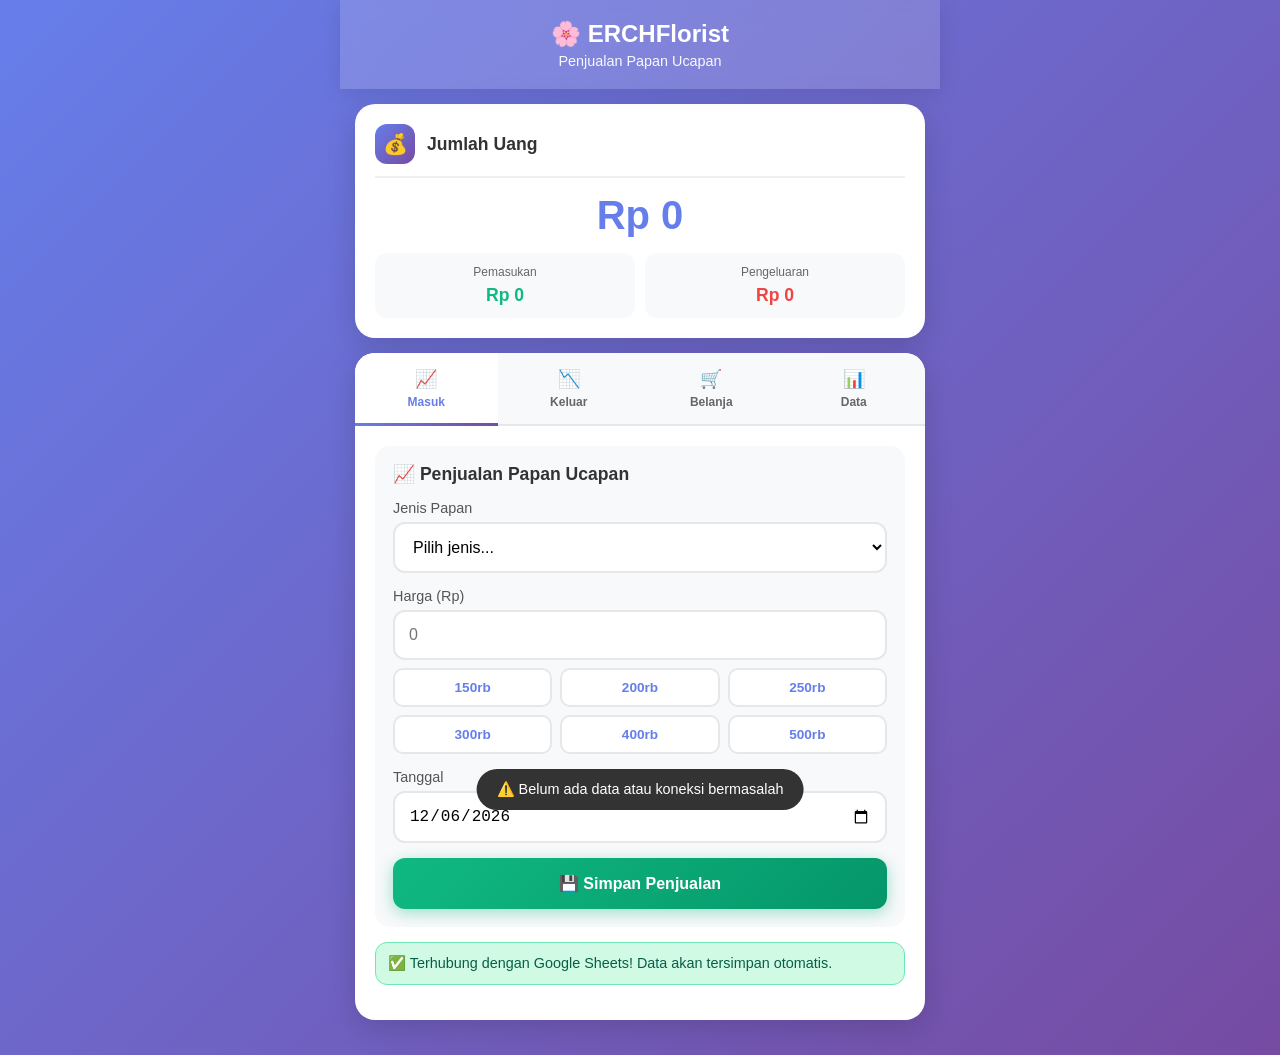
==== index.html @ d2bff219 "Rename erch-florist-ready.html to index.html" ====
<!DOCTYPE html>
<html lang="id">
<head>
    <meta charset="UTF-8">
    <meta name="viewport" content="width=device-width, initial-scale=1.0, maximum-scale=1.0, user-scalable=no">
    <meta name="apple-mobile-web-app-capable" content="yes">
    <meta name="mobile-web-app-capable" content="yes">
    <meta name="theme-color" content="#667eea">
    <title>ERCHFlorist - Papan Ucapan</title>
    <style>
        * {
            margin: 0;
            padding: 0;
            box-sizing: border-box;
            -webkit-tap-highlight-color: transparent;
        }

        body {
            font-family: -apple-system, BlinkMacSystemFont, 'Segoe UI', Roboto, Oxygen, Ubuntu, Cantarell, sans-serif;
            background: linear-gradient(135deg, #667eea 0%, #764ba2 100%);
            min-height: 100vh;
            padding-bottom: 80px;
        }

        .container {
            max-width: 100%;
            padding: 0;
        }

        /* Header */
        .header {
            background: rgba(255, 255, 255, 0.15);
            backdrop-filter: blur(10px);
            padding: 20px;
            text-align: center;
            color: white;
            position: sticky;
            top: 0;
            z-index: 100;
            box-shadow: 0 4px 20px rgba(0,0,0,0.1);
        }

        .header h1 {
            font-size: 1.5em;
            margin-bottom: 5px;
            display: flex;
            align-items: center;
            justify-content: center;
            gap: 8px;
        }

        .header p {
            font-size: 0.9em;
            opacity: 0.95;
        }

        /* Balance Card */
        .balance-card {
            background: white;
            margin: 15px;
            border-radius: 20px;
            padding: 20px;
            box-shadow: 0 8px 30px rgba(0,0,0,0.15);
        }

        .balance-header {
            display: flex;
            align-items: center;
            margin-bottom: 15px;
            padding-bottom: 12px;
            border-bottom: 2px solid #f0f0f0;
        }

        .balance-icon {
            width: 40px;
            height: 40px;
            border-radius: 12px;
            display: flex;
            align-items: center;
            justify-content: center;
            font-size: 20px;
            background: linear-gradient(135deg, #667eea 0%, #764ba2 100%);
            color: white;
            margin-right: 12px;
        }

        .balance-title {
            font-size: 1.1em;
            font-weight: 600;
            color: #333;
        }

        .balance-amount {
            font-size: 2em;
            font-weight: bold;
            color: #667eea;
            text-align: center;
            margin: 15px 0;
        }

        .balance-details {
            display: grid;
            grid-template-columns: 1fr 1fr;
            gap: 10px;
        }

        .balance-item {
            padding: 12px;
            background: #f8f9fa;
            border-radius: 12px;
            text-align: center;
        }

        .balance-item-label {
            font-size: 0.75em;
            color: #666;
            margin-bottom: 6px;
        }

        .balance-item-value {
            font-size: 1.1em;
            font-weight: bold;
        }

        .income-value { color: #10b981; }
        .expense-value { color: #ef4444; }

        /* Tabs */
        .tabs-container {
            background: white;
            margin: 15px;
            border-radius: 20px;
            box-shadow: 0 8px 30px rgba(0,0,0,0.15);
            overflow: hidden;
        }

        .tabs-header {
            display: grid;
            grid-template-columns: repeat(4, 1fr);
            background: #f8f9fa;
            border-bottom: 2px solid #e5e7eb;
        }

        .tab-button {
            padding: 15px 8px;
            border: none;
            background: transparent;
            cursor: pointer;
            font-size: 0.75em;
            font-weight: 600;
            color: #666;
            transition: all 0.3s;
            position: relative;
            display: flex;
            flex-direction: column;
            align-items: center;
            gap: 5px;
        }

        .tab-button:active {
            background: rgba(102, 126, 234, 0.1);
        }

        .tab-button.active {
            color: #667eea;
            background: white;
        }

        .tab-button.active::after {
            content: '';
            position: absolute;
            bottom: -2px;
            left: 0;
            right: 0;
            height: 3px;
            background: linear-gradient(135deg, #667eea 0%, #764ba2 100%);
        }

        .tab-icon {
            font-size: 1.5em;
        }

        .tab-content {
            display: none;
            padding: 20px;
            animation: fadeIn 0.3s;
        }

        .tab-content.active {
            display: block;
        }

        @keyframes fadeIn {
            from { opacity: 0; transform: translateY(10px); }
            to { opacity: 1; transform: translateY(0); }
        }

        /* Forms */
        .form-section {
            background: #f8f9fa;
            padding: 18px;
            border-radius: 15px;
            margin-bottom: 15px;
        }

        .form-section h3 {
            color: #333;
            margin-bottom: 15px;
            display: flex;
            align-items: center;
            gap: 8px;
            font-size: 1.1em;
        }

        .form-group {
            margin-bottom: 15px;
        }

        .form-group label {
            display: block;
            margin-bottom: 6px;
            color: #555;
            font-weight: 500;
            font-size: 0.9em;
        }

        .form-group input,
        .form-group select,
        .form-group textarea {
            width: 100%;
            padding: 14px;
            border: 2px solid #e5e7eb;
            border-radius: 12px;
            font-size: 16px;
            transition: border-color 0.3s;
            background: white;
        }

        .form-group input:focus,
        .form-group select:focus,
        .form-group textarea:focus {
            outline: none;
            border-color: #667eea;
        }

        /* Quick Amount Buttons */
        .quick-amounts {
            display: grid;
            grid-template-columns: repeat(3, 1fr);
            gap: 8px;
            margin-top: 8px;
        }

        .quick-amount-btn {
            padding: 10px;
            border: 2px solid #e5e7eb;
            border-radius: 10px;
            background: white;
            font-size: 0.85em;
            font-weight: 600;
            color: #667eea;
            cursor: pointer;
            transition: all 0.2s;
        }

        .quick-amount-btn:active {
            transform: scale(0.95);
            background: #667eea;
            color: white;
            border-color: #667eea;
        }

        /* Buttons */
        .btn {
            width: 100%;
            padding: 16px;
            border: none;
            border-radius: 12px;
            font-size: 1em;
            font-weight: 600;
            cursor: pointer;
            transition: all 0.3s;
            display: flex;
            align-items: center;
            justify-content: center;
            gap: 8px;
        }

        .btn:active {
            transform: scale(0.98);
        }

        .btn-primary {
            background: linear-gradient(135deg, #667eea 0%, #764ba2 100%);
            color: white;
            box-shadow: 0 4px 15px rgba(102, 126, 234, 0.4);
        }

        .btn-success {
            background: linear-gradient(135deg, #10b981 0%, #059669 100%);
            color: white;
            box-shadow: 0 4px 15px rgba(16, 185, 129, 0.4);
        }

        .btn-danger {
            background: linear-gradient(135deg, #ef4444 0%, #dc2626 100%);
            color: white;
            box-shadow: 0 4px 15px rgba(239, 68, 68, 0.4);
        }

        .btn-warning {
            background: linear-gradient(135deg, #f59e0b 0%, #d97706 100%);
            color: white;
            box-shadow: 0 4px 15px rgba(245, 158, 11, 0.4);
        }

        .btn-secondary {
            background: white;
            color: #667eea;
            border: 2px solid #667eea;
            margin-top: 10px;
        }

        /* Alerts */
        .alert {
            padding: 12px;
            border-radius: 12px;
            margin-bottom: 15px;
            font-size: 0.9em;
        }

        .alert-info {
            background: #e0f2fe;
            border: 1px solid #7dd3fc;
            color: #075985;
        }

        .alert-success {
            background: #d1fae5;
            border: 1px solid #6ee7b7;
            color: #065f46;
        }

        .alert-warning {
            background: #fef3c7;
            border: 1px solid #fcd34d;
            color: #92400e;
        }

        /* Config Section */
        .config-card {
            background: #d1fae5;
            padding: 15px;
            border-radius: 12px;
            margin-bottom: 15px;
            border: 2px solid #6ee7b7;
        }

        .config-header {
            display: flex;
            align-items: center;
            gap: 8px;
            margin-bottom: 12px;
            color: #065f46;
            font-weight: 600;
        }

        .status-badge {
            display: inline-flex;
            align-items: center;
            gap: 6px;
            padding: 8px 12px;
            background: white;
            border-radius: 8px;
            font-size: 0.85em;
            margin-top: 10px;
        }

        .status-dot {
            width: 10px;
            height: 10px;
            border-radius: 50%;
            background: #28a745;
            animation: pulse 2s infinite;
        }

        @keyframes pulse {
            0%, 100% { opacity: 1; }
            50% { opacity: 0.5; }
        }

        /* Stats */
        .stats-grid {
            display: grid;
            grid-template-columns: repeat(2, 1fr);
            gap: 12px;
            margin-bottom: 15px;
        }

        .stat-card {
            background: linear-gradient(135deg, #667eea 0%, #764ba2 100%);
            color: white;
            padding: 15px;
            border-radius: 12px;
            text-align: center;
        }

        .stat-label {
            font-size: 0.8em;
            opacity: 0.9;
            margin-bottom: 6px;
        }

        .stat-value {
            font-size: 1.5em;
            font-weight: bold;
        }

        /* Toast Notification */
        .toast {
            position: fixed;
            bottom: 90px;
            left: 50%;
            transform: translateX(-50%);
            background: #333;
            color: white;
            padding: 12px 20px;
            border-radius: 25px;
            font-size: 0.9em;
            z-index: 1000;
            opacity: 0;
            transition: opacity 0.3s;
            max-width: 90%;
            text-align: center;
        }

        .toast.show {
            opacity: 1;
        }

        .url-display {
            background: white;
            padding: 10px;
            border-radius: 8px;
            font-size: 0.75em;
            word-break: break-all;
            color: #666;
            margin-top: 8px;
        }

        /* Responsive */
        @media (min-width: 768px) {
            .container {
                max-width: 600px;
                margin: 0 auto;
            }

            .balance-amount {
                font-size: 2.5em;
            }

            .stats-grid {
                grid-template-columns: repeat(4, 1fr);
            }

            body {
                padding-bottom: 20px;
            }
        }
    </style>
</head>
<body>
    <!-- Toast Notification -->
    <div id="toast" class="toast"></div>

    <div class="container">
        <!-- Header -->
        <div class="header">
            <h1>🌸 ERCHFlorist</h1>
            <p>Penjualan Papan Ucapan</p>
        </div>

        <!-- Balance Card (Always Visible) -->
        <div class="balance-card">
            <div class="balance-header">
                <div class="balance-icon">💰</div>
                <div class="balance-title">Jumlah Uang</div>
            </div>
            <div class="balance-amount" id="totalBalance">Rp 0</div>
            <div class="balance-details">
                <div class="balance-item">
                    <div class="balance-item-label">Pemasukan</div>
                    <div class="balance-item-value income-value" id="totalIncome">Rp 0</div>
                </div>
                <div class="balance-item">
                    <div class="balance-item-label">Pengeluaran</div>
                    <div class="balance-item-value expense-value" id="totalExpense">Rp 0</div>
                </div>
            </div>
        </div>

        <!-- Tabs Container -->
        <div class="tabs-container">
            <div class="tabs-header">
                <button class="tab-button active" onclick="openTab('pemasukan')">
                    <span class="tab-icon">📈</span>
                    <span>Masuk</span>
                </button>
                <button class="tab-button" onclick="openTab('pengeluaran')">
                    <span class="tab-icon">📉</span>
                    <span>Keluar</span>
                </button>
                <button class="tab-button" onclick="openTab('belanja')">
                    <span class="tab-icon">🛒</span>
                    <span>Belanja</span>
                </button>
                <button class="tab-button" onclick="openTab('data')">
                    <span class="tab-icon">📊</span>
                    <span>Data</span>
                </button>
            </div>

            <!-- Tab 1: Pemasukan -->
            <div id="pemasukan" class="tab-content active">
                <div class="form-section">
                    <h3>📈 Penjualan Papan Ucapan</h3>
                    <form id="incomeForm">
                        <div class="form-group">
                            <label>Jenis Papan</label>
                            <select id="incomeDesc" required>
                                <option value="">Pilih jenis...</option>
                                <option value="Papan Ucapan Pernikahan">Papan Ucapan Pernikahan</option>
                                <option value="Papan Ucapan Ulang Tahun">Papan Ucapan Ulang Tahun</option>
                                <option value="Papan Ucapan Grand Opening">Papan Ucapan Grand Opening</option>
                                <option value="Papan Ucapan Duka Cita">Papan Ucapan Duka Cita</option>
                                <option value="Papan Ucapan Congratulation">Papan Ucapan Congratulation</option>
                                <option value="Papan Ucapan Custom">Papan Ucapan Custom</option>
                            </select>
                        </div>
                        <div class="form-group">
                            <label>Harga (Rp)</label>
                            <input type="number" id="incomeAmount" placeholder="0" required>
                            <div class="quick-amounts">
                                <button type="button" class="quick-amount-btn" onclick="setAmount('incomeAmount', 150000)">150rb</button>
                                <button type="button" class="quick-amount-btn" onclick="setAmount('incomeAmount', 200000)">200rb</button>
                                <button type="button" class="quick-amount-btn" onclick="setAmount('incomeAmount', 250000)">250rb</button>
                                <button type="button" class="quick-amount-btn" onclick="setAmount('incomeAmount', 300000)">300rb</button>
                                <button type="button" class="quick-amount-btn" onclick="setAmount('incomeAmount', 400000)">400rb</button>
                                <button type="button" class="quick-amount-btn" onclick="setAmount('incomeAmount', 500000)">500rb</button>
                            </div>
                        </div>
                        <div class="form-group">
                            <label>Tanggal</label>
                            <input type="date" id="incomeDate" required>
                        </div>
                        <button type="submit" class="btn btn-success">
                            💾 Simpan Penjualan
                        </button>
                    </form>
                </div>

                <div class="alert alert-success">
                    ✅ Terhubung dengan Google Sheets! Data akan tersimpan otomatis.
                </div>
            </div>

            <!-- Tab 2: Pengeluaran -->
            <div id="pengeluaran" class="tab-content">
                <div class="form-section">
                    <h3>📉 Pengeluaran</h3>
                    <form id="expenseForm">
                        <div class="form-group">
                            <label>Keterangan</label>
                            <select id="expenseDesc" required>
                                <option value="">Pilih jenis...</option>
                                <option value="Beli Bunga">Beli Bunga</option>
                                <option value="Biaya Pengiriman">Biaya Pengiriman</option>
                                <option value="Biaya Operasional">Biaya Operasional</option>
                                <option value="Gaji Karyawan">Gaji Karyawan</option>
                                <option value="Sewa Tempat">Sewa Tempat</option>
                                <option value="Listrik & Air">Listrik & Air</option>
                                <option value="Lainnya">Lainnya</option>
                            </select>
                        </div>
                        <div class="form-group">
                            <label>Jumlah (Rp)</label>
                            <input type="number" id="expenseAmount" placeholder="0" required>
                            <div class="quick-amounts">
                                <button type="button" class="quick-amount-btn" onclick="setAmount('expenseAmount', 50000)">50rb</button>
                                <button type="button" class="quick-amount-btn" onclick="setAmount('expenseAmount', 100000)">100rb</button>
                                <button type="button" class="quick-amount-btn" onclick="setAmount('expenseAmount', 200000)">200rb</button>
                                <button type="button" class="quick-amount-btn" onclick="setAmount('expenseAmount', 300000)">300rb</button>
                                <button type="button" class="quick-amount-btn" onclick="setAmount('expenseAmount', 500000)">500rb</button>
                                <button type="button" class="quick-amount-btn" onclick="setAmount('expenseAmount', 1000000)">1jt</button>
                            </div>
                        </div>
                        <div class="form-group">
                            <label>Tanggal</label>
                            <input type="date" id="expenseDate" required>
                        </div>
                        <button type="submit" class="btn btn-danger">
                            💾 Simpan Pengeluaran
                        </button>
                    </form>
                </div>

                <div class="alert alert-success">
                    ✅ Terhubung dengan Google Sheets! Data akan tersimpan otomatis.
                </div>
            </div>

            <!-- Tab 3: Belanja -->
            <div id="belanja" class="tab-content">
                <div class="form-section">
                    <h3>🛒 Belanja Bahan</h3>
                    <form id="shoppingForm">
                        <div class="form-group">
                            <label>Item</label>
                            <input type="text" id="shoppingItem" placeholder="Contoh: Bunga mawar merah" required>
                        </div>
                        <div class="form-group">
                            <label>Jumlah (Rp)</label>
                            <input type="number" id="shoppingAmount" placeholder="0" required>
                            <div class="quick-amounts">
                                <button type="button" class="quick-amount-btn" onclick="setAmount('shoppingAmount', 50000)">50rb</button>
                                <button type="button" class="quick-amount-btn" onclick="setAmount('shoppingAmount', 100000)">100rb</button>
                                <button type="button" class="quick-amount-btn" onclick="setAmount('shoppingAmount', 150000)">150rb</button>
                                <button type="button" class="quick-amount-btn" onclick="setAmount('shoppingAmount', 200000)">200rb</button>
                                <button type="button" class="quick-amount-btn" onclick="setAmount('shoppingAmount', 300000)">300rb</button>
                                <button type="button" class="quick-amount-btn" onclick="setAmount('shoppingAmount', 500000)">500rb</button>
                            </div>
                        </div>
                        <div class="form-group">
                            <label>Tanggal</label>
                            <input type="date" id="shoppingDate" required>
                        </div>
                        <button type="submit" class="btn btn-warning">
                            💾 Simpan Belanja
                        </button>
                    </form>
                </div>

                <div class="alert alert-success">
                    ✅ Terhubung dengan Google Sheets! Data akan tersimpan otomatis.
                </div>
            </div>

            <!-- Tab 4: Data -->
            <div id="data" class="tab-content">
                <h3 style="margin-bottom: 15px; font-size: 1.1em;">📊 Status Koneksi</h3>

                <!-- Config -->
                <div class="config-card">
                    <div class="config-header">
                        ✅ Google Spreadsheet Terhubung
                    </div>
                    
                    <div class="status-badge">
                        <div class="status-dot"></div>
                        <span>Siap Digunakan</span>
                    </div>

                    <div style="margin-top: 15px; font-size: 0.85em; color: #065f46;">
                        <strong>Spreadsheet URL:</strong>
                        <div class="url-display">https://docs.google.com/spreadsheets/d/1wdnUtUUBzbwFL-tztvsePpmIRvPKhrspu3gr1c9iXxk/</div>
                    </div>

                    <div style="margin-top: 10px; font-size: 0.85em; color: #065f46;">
                        <strong>Web App URL:</strong>
                        <div class="url-display">https://script.google.com/macros/s/AKfycbwQMqNGpDrorRrLIvgBHpphJ2H9K9EmXBeHB5TwOuXNJqHxlbmk10aHtGueWAK0nT5k/exec</div>
                    </div>
                </div>

                <!-- Stats -->
                <h4 style="margin: 20px 0 12px 0; font-size: 1em;">📈 Statistik</h4>
                <div class="stats-grid">
                    <div class="stat-card">
                        <div class="stat-label">Total</div>
                        <div class="stat-value" id="totalTransactions">0</div>
                    </div>
                    <div class="stat-card">
                        <div class="stat-label">Penjualan</div>
                        <div class="stat-value" id="incomeCount">0</div>
                    </div>
                    <div class="stat-card">
                        <div class="stat-label">Pengeluaran</div>
                        <div class="stat-value" id="expenseCount">0</div>
                    </div>
                    <div class="stat-card">
                        <div class="stat-label">Belanja</div>
                        <div class="stat-value" id="shoppingCount">0</div>
                    </div>
                </div>

                <button class="btn btn-primary" onclick="loadFromSheets()">
                    🔄 Refresh Data dari Google Sheets
                </button>
                <button class="btn btn-secondary" onclick="openSpreadsheet()">
                    📄 Buka Spreadsheet
                </button>

                <div class="alert alert-info" style="margin-top: 15px;">
                    <strong>💡 Tips:</strong><br>
                    • Klik "Refresh Data" untuk melihat data terbaru dari spreadsheet<br>
                    • Data akan otomatis tersimpan saat Anda menambah transaksi<br>
                    • Pastikan koneksi internet aktif saat menyimpan data
                </div>
            </div>
        </div>
    </div>

    <script>
        // PRE-CONFIGURED URLs
        const config = {
            spreadsheetUrl: 'https://docs.google.com/spreadsheets/d/1wdnUtUUBzbwFL-tztvsePpmIRvPKhrspu3gr1c9iXxk/edit?gid=0#gid=0',
            webAppUrl: 'https://script.google.com/macros/s/AKfycbwQMqNGpDrorRrLIvgBHpphJ2H9K9EmXBeHB5TwOuXNJqHxlbmk10aHtGueWAK0nT5k/exec'
        };

        // Data cache
        let dataCache = {
            income: [],
            expense: [],
            shopping: []
        };

        // Initialize
        function init() {
            setDefaultDates();
            loadFromSheets(); // Auto-load data on startup
        }

        // Show toast notification
        function showToast(message, duration = 3000) {
            const toast = document.getElementById('toast');
            toast.textContent = message;
            toast.classList.add('show');
            setTimeout(() => {
                toast.classList.remove('show');
            }, duration);
        }

        // Open spreadsheet
        function openSpreadsheet() {
            window.open(config.spreadsheetUrl, '_blank');
        }

        // Set default dates
        function setDefaultDates() {
            const today = new Date().toISOString().split('T')[0];
            document.getElementById('incomeDate').value = today;
            document.getElementById('expenseDate').value = today;
            document.getElementById('shoppingDate').value = today;
        }

        // Quick amount setter
        function setAmount(fieldId, amount) {
            document.getElementById(fieldId).value = amount;
        }

        // Tab switching
        function openTab(tabName) {
            const tabs = document.querySelectorAll('.tab-content');
            const buttons = document.querySelectorAll('.tab-button');
            
            tabs.forEach(tab => tab.classList.remove('active'));
            buttons.forEach(btn => btn.classList.remove('active'));
            
            document.getElementById(tabName).classList.add('active');
            event.target.closest('.tab-button').classList.add('active');
        }

        // Format currency
        function formatCurrency(amount) {
            return 'Rp ' + amount.toLocaleString('id-ID');
        }

        // Send to Google Sheets
        async function sendToSheets(type, data) {
            try {
                const response = await fetch(config.webAppUrl, {
                    method: 'POST',
                    mode: 'no-cors',
                    headers: {
                        'Content-Type': 'application/json',
                    },
                    body: JSON.stringify({
                        type: type,
                        date: data.date,
                        description: data.description,
                        amount: data.amount
                    })
                });

                return true;
            } catch (error) {
                console.error('Error:', error);
                showToast('❌ Gagal menyimpan. Cek koneksi internet.');
                return false;
            }
        }

        // Load from sheets
        async function loadFromSheets() {
            showToast('⏳ Memuat data...');

            try {
                const [incomeRes, expenseRes, shoppingRes] = await Promise.all([
                    fetch(config.webAppUrl + '?type=income'),
                    fetch(config.webAppUrl + '?type=expense'),
                    fetch(config.webAppUrl + '?type=shopping')
                ]);

                const incomeData = await incomeRes.json();
                const expenseData = await expenseRes.json();
                const shoppingData = await shoppingRes.json();

                dataCache.income = incomeData.map(row => ({
                    date: row[0],
                    description: row[1],
                    amount: parseFloat(row[2]) || 0
                }));

                dataCache.expense = expenseData.map(row => ({
                    date: row[0],
                    description: row[1],
                    amount: parseFloat(row[2]) || 0
                }));

                dataCache.shopping = shoppingData.map(row => ({
                    date: row[0],
                    description: row[1],
                    amount: parseFloat(row[2]) || 0
                }));

                updateDisplay();
                showToast('✅ Data berhasil dimuat!');
            } catch (error) {
                console.error('Error:', error);
                showToast('⚠️ Belum ada data atau koneksi bermasalah');
                updateDisplay(); // Still update display with cached data
            }
        }

        // Form submissions
        document.getElementById('incomeForm').addEventListener('submit', async function(e) {
            e.preventDefault();
            
            const data = {
                description: document.getElementById('incomeDesc').value,
                amount: parseFloat(document.getElementById('incomeAmount').value),
                date: document.getElementById('incomeDate').value
            };

            showToast('💾 Menyimpan...');
            const success = await sendToSheets('income', data);
            
            if (success) {
                dataCache.income.push(data);
                updateDisplay();
                this.reset();
                setDefaultDates();
                showToast('✅ Penjualan tersimpan ke Google Sheets!');
            }
        });

        document.getElementById('expenseForm').addEventListener('submit', async function(e) {
            e.preventDefault();
            
            const data = {
                description: document.getElementById('expenseDesc').value,
                amount: parseFloat(document.getElementById('expenseAmount').value),
                date: document.getElementById('expenseDate').value
            };

            showToast('💾 Menyimpan...');
            const success = await sendToSheets('expense', data);
            
            if (success) {
                dataCache.expense.push(data);
                updateDisplay();
                this.reset();
                setDefaultDates();
                showToast('✅ Pengeluaran tersimpan ke Google Sheets!');
            }
        });

        document.getElementById('shoppingForm').addEventListener('submit', async function(e) {
            e.preventDefault();
            
            const data = {
                description: document.getElementById('shoppingItem').value,
                amount: parseFloat(document.getElementById('shoppingAmount').value),
                date: document.getElementById('shoppingDate').value
            };

            showToast('💾 Menyimpan...');
            const success = await sendToSheets('shopping', data);
            
            if (success) {
                dataCache.shopping.push(data);
                updateDisplay();
                this.reset();
                setDefaultDates();
                showToast('✅ Belanja tersimpan ke Google Sheets!');
            }
        });

        // Update display
        function updateDisplay() {
            const totalIncome = dataCache.income.reduce((sum, item) => sum + item.amount, 0);
            const totalExpense = dataCache.expense.reduce((sum, item) => sum + item.amount, 0);
            const totalShopping = dataCache.shopping.reduce((sum, item) => sum + item.amount, 0);
            const balance = totalIncome - totalExpense - totalShopping;

            document.getElementById('totalBalance').textContent = formatCurrency(balance);
            document.getElementById('totalIncome').textContent = formatCurrency(totalIncome);
            document.getElementById('totalExpense').textContent = formatCurrency(totalExpense + totalShopping);

            document.getElementById('totalTransactions').textContent = dataCache.income.length + dataCache.expense.length + dataCache.shopping.length;
            document.getElementById('incomeCount').textContent = dataCache.income.length;
            document.getElementById('expenseCount').textContent = dataCache.expense.length;
            document.getElementById('shoppingCount').textContent = dataCache.shopping.length;
        }

        // Initialize on load
        init();
    </script>
</body>
</html>
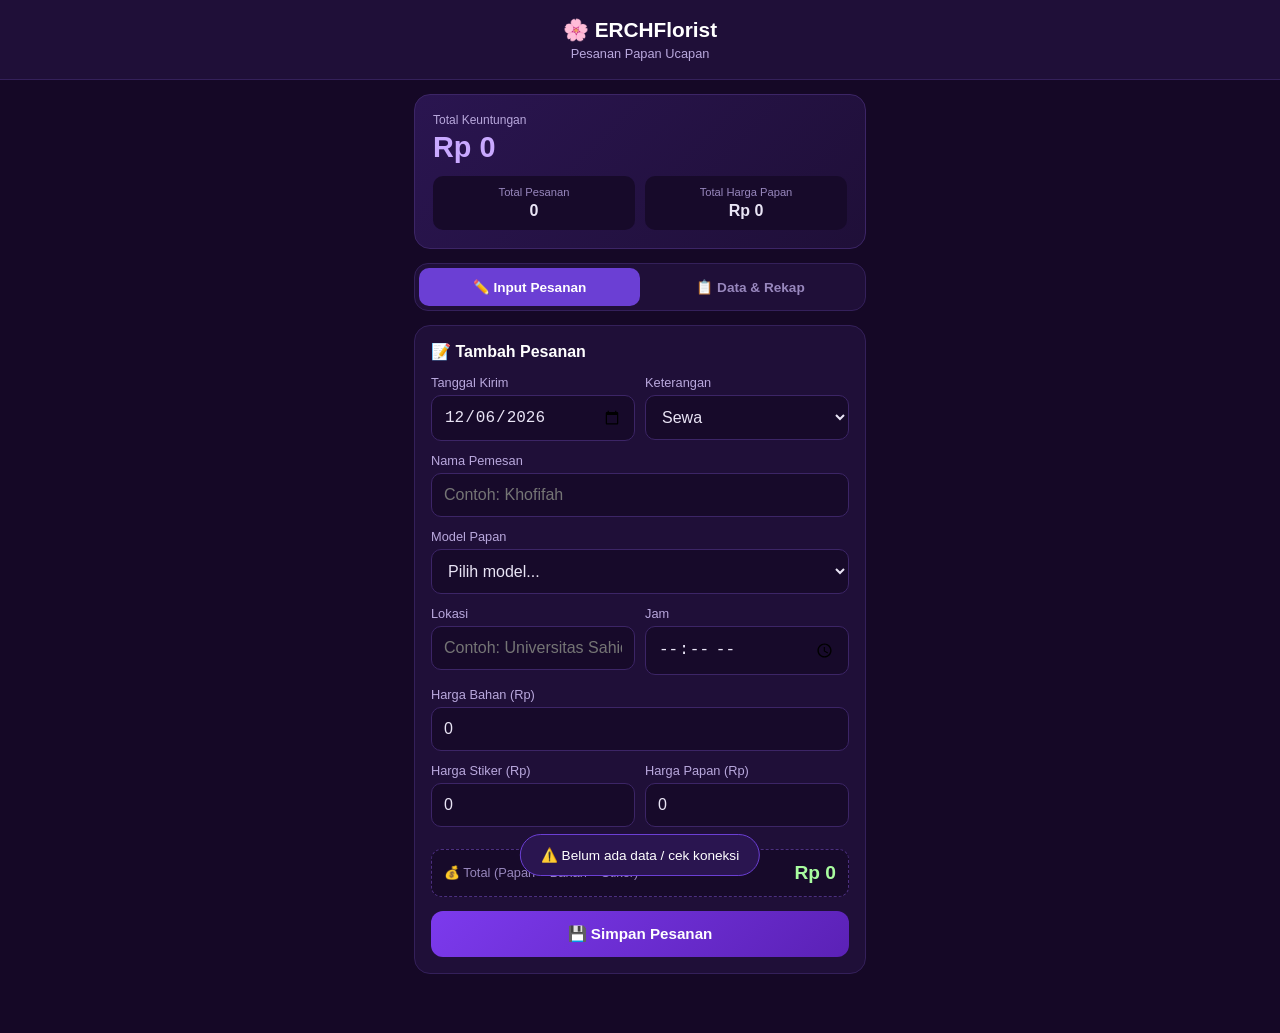
==== commit 468073f3: "Add files via upload" ====
--- a/index.html
+++ b/index.html
@@ -1,929 +1,557 @@
 <!DOCTYPE html>
 <html lang="id">
 <head>
-    <meta charset="UTF-8">
-    <meta name="viewport" content="width=device-width, initial-scale=1.0, maximum-scale=1.0, user-scalable=no">
-    <meta name="apple-mobile-web-app-capable" content="yes">
-    <meta name="mobile-web-app-capable" content="yes">
-    <meta name="theme-color" content="#667eea">
-    <title>ERCHFlorist - Papan Ucapan</title>
-    <style>
-        * {
-            margin: 0;
-            padding: 0;
-            box-sizing: border-box;
-            -webkit-tap-highlight-color: transparent;
-        }
-
-        body {
-            font-family: -apple-system, BlinkMacSystemFont, 'Segoe UI', Roboto, Oxygen, Ubuntu, Cantarell, sans-serif;
-            background: linear-gradient(135deg, #667eea 0%, #764ba2 100%);
-            min-height: 100vh;
-            padding-bottom: 80px;
-        }
-
-        .container {
-            max-width: 100%;
-            padding: 0;
-        }
-
-        /* Header */
-        .header {
-            background: rgba(255, 255, 255, 0.15);
-            backdrop-filter: blur(10px);
-            padding: 20px;
-            text-align: center;
-            color: white;
-            position: sticky;
-            top: 0;
-            z-index: 100;
-            box-shadow: 0 4px 20px rgba(0,0,0,0.1);
-        }
-
-        .header h1 {
-            font-size: 1.5em;
-            margin-bottom: 5px;
-            display: flex;
-            align-items: center;
-            justify-content: center;
-            gap: 8px;
-        }
-
-        .header p {
-            font-size: 0.9em;
-            opacity: 0.95;
-        }
-
-        /* Balance Card */
-        .balance-card {
-            background: white;
-            margin: 15px;
-            border-radius: 20px;
-            padding: 20px;
-            box-shadow: 0 8px 30px rgba(0,0,0,0.15);
-        }
-
-        .balance-header {
-            display: flex;
-            align-items: center;
-            margin-bottom: 15px;
-            padding-bottom: 12px;
-            border-bottom: 2px solid #f0f0f0;
-        }
-
-        .balance-icon {
-            width: 40px;
-            height: 40px;
-            border-radius: 12px;
-            display: flex;
-            align-items: center;
-            justify-content: center;
-            font-size: 20px;
-            background: linear-gradient(135deg, #667eea 0%, #764ba2 100%);
-            color: white;
-            margin-right: 12px;
-        }
-
-        .balance-title {
-            font-size: 1.1em;
-            font-weight: 600;
-            color: #333;
-        }
-
-        .balance-amount {
-            font-size: 2em;
-            font-weight: bold;
-            color: #667eea;
-            text-align: center;
-            margin: 15px 0;
-        }
-
-        .balance-details {
-            display: grid;
-            grid-template-columns: 1fr 1fr;
-            gap: 10px;
-        }
-
-        .balance-item {
-            padding: 12px;
-            background: #f8f9fa;
-            border-radius: 12px;
-            text-align: center;
-        }
-
-        .balance-item-label {
-            font-size: 0.75em;
-            color: #666;
-            margin-bottom: 6px;
-        }
-
-        .balance-item-value {
-            font-size: 1.1em;
-            font-weight: bold;
-        }
-
-        .income-value { color: #10b981; }
-        .expense-value { color: #ef4444; }
-
-        /* Tabs */
-        .tabs-container {
-            background: white;
-            margin: 15px;
-            border-radius: 20px;
-            box-shadow: 0 8px 30px rgba(0,0,0,0.15);
-            overflow: hidden;
-        }
-
-        .tabs-header {
-            display: grid;
-            grid-template-columns: repeat(4, 1fr);
-            background: #f8f9fa;
-            border-bottom: 2px solid #e5e7eb;
-        }
-
-        .tab-button {
-            padding: 15px 8px;
-            border: none;
-            background: transparent;
-            cursor: pointer;
-            font-size: 0.75em;
-            font-weight: 600;
-            color: #666;
-            transition: all 0.3s;
-            position: relative;
-            display: flex;
-            flex-direction: column;
-            align-items: center;
-            gap: 5px;
-        }
-
-        .tab-button:active {
-            background: rgba(102, 126, 234, 0.1);
-        }
-
-        .tab-button.active {
-            color: #667eea;
-            background: white;
-        }
-
-        .tab-button.active::after {
-            content: '';
-            position: absolute;
-            bottom: -2px;
-            left: 0;
-            right: 0;
-            height: 3px;
-            background: linear-gradient(135deg, #667eea 0%, #764ba2 100%);
-        }
-
-        .tab-icon {
-            font-size: 1.5em;
-        }
-
-        .tab-content {
-            display: none;
-            padding: 20px;
-            animation: fadeIn 0.3s;
-        }
-
-        .tab-content.active {
-            display: block;
-        }
-
-        @keyframes fadeIn {
-            from { opacity: 0; transform: translateY(10px); }
-            to { opacity: 1; transform: translateY(0); }
-        }
-
-        /* Forms */
-        .form-section {
-            background: #f8f9fa;
-            padding: 18px;
-            border-radius: 15px;
-            margin-bottom: 15px;
-        }
-
-        .form-section h3 {
-            color: #333;
-            margin-bottom: 15px;
-            display: flex;
-            align-items: center;
-            gap: 8px;
-            font-size: 1.1em;
-        }
-
-        .form-group {
-            margin-bottom: 15px;
-        }
-
-        .form-group label {
-            display: block;
-            margin-bottom: 6px;
-            color: #555;
-            font-weight: 500;
-            font-size: 0.9em;
-        }
-
-        .form-group input,
-        .form-group select,
-        .form-group textarea {
-            width: 100%;
-            padding: 14px;
-            border: 2px solid #e5e7eb;
-            border-radius: 12px;
-            font-size: 16px;
-            transition: border-color 0.3s;
-            background: white;
-        }
-
-        .form-group input:focus,
-        .form-group select:focus,
-        .form-group textarea:focus {
-            outline: none;
-            border-color: #667eea;
-        }
-
-        /* Quick Amount Buttons */
-        .quick-amounts {
-            display: grid;
-            grid-template-columns: repeat(3, 1fr);
-            gap: 8px;
-            margin-top: 8px;
-        }
-
-        .quick-amount-btn {
-            padding: 10px;
-            border: 2px solid #e5e7eb;
-            border-radius: 10px;
-            background: white;
-            font-size: 0.85em;
-            font-weight: 600;
-            color: #667eea;
-            cursor: pointer;
-            transition: all 0.2s;
-        }
-
-        .quick-amount-btn:active {
-            transform: scale(0.95);
-            background: #667eea;
-            color: white;
-            border-color: #667eea;
-        }
-
-        /* Buttons */
-        .btn {
-            width: 100%;
-            padding: 16px;
-            border: none;
-            border-radius: 12px;
-            font-size: 1em;
-            font-weight: 600;
-            cursor: pointer;
-            transition: all 0.3s;
-            display: flex;
-            align-items: center;
-            justify-content: center;
-            gap: 8px;
-        }
-
-        .btn:active {
-            transform: scale(0.98);
-        }
-
-        .btn-primary {
-            background: linear-gradient(135deg, #667eea 0%, #764ba2 100%);
-            color: white;
-            box-shadow: 0 4px 15px rgba(102, 126, 234, 0.4);
-        }
-
-        .btn-success {
-            background: linear-gradient(135deg, #10b981 0%, #059669 100%);
-            color: white;
-            box-shadow: 0 4px 15px rgba(16, 185, 129, 0.4);
-        }
-
-        .btn-danger {
-            background: linear-gradient(135deg, #ef4444 0%, #dc2626 100%);
-            color: white;
-            box-shadow: 0 4px 15px rgba(239, 68, 68, 0.4);
-        }
-
-        .btn-warning {
-            background: linear-gradient(135deg, #f59e0b 0%, #d97706 100%);
-            color: white;
-            box-shadow: 0 4px 15px rgba(245, 158, 11, 0.4);
-        }
-
-        .btn-secondary {
-            background: white;
-            color: #667eea;
-            border: 2px solid #667eea;
-            margin-top: 10px;
-        }
-
-        /* Alerts */
-        .alert {
-            padding: 12px;
-            border-radius: 12px;
-            margin-bottom: 15px;
-            font-size: 0.9em;
-        }
-
-        .alert-info {
-            background: #e0f2fe;
-            border: 1px solid #7dd3fc;
-            color: #075985;
-        }
-
-        .alert-success {
-            background: #d1fae5;
-            border: 1px solid #6ee7b7;
-            color: #065f46;
-        }
-
-        .alert-warning {
-            background: #fef3c7;
-            border: 1px solid #fcd34d;
-            color: #92400e;
-        }
-
-        /* Config Section */
-        .config-card {
-            background: #d1fae5;
-            padding: 15px;
-            border-radius: 12px;
-            margin-bottom: 15px;
-            border: 2px solid #6ee7b7;
-        }
-
-        .config-header {
-            display: flex;
-            align-items: center;
-            gap: 8px;
-            margin-bottom: 12px;
-            color: #065f46;
-            font-weight: 600;
-        }
-
-        .status-badge {
-            display: inline-flex;
-            align-items: center;
-            gap: 6px;
-            padding: 8px 12px;
-            background: white;
-            border-radius: 8px;
-            font-size: 0.85em;
-            margin-top: 10px;
-        }
-
-        .status-dot {
-            width: 10px;
-            height: 10px;
-            border-radius: 50%;
-            background: #28a745;
-            animation: pulse 2s infinite;
-        }
-
-        @keyframes pulse {
-            0%, 100% { opacity: 1; }
-            50% { opacity: 0.5; }
-        }
-
-        /* Stats */
-        .stats-grid {
-            display: grid;
-            grid-template-columns: repeat(2, 1fr);
-            gap: 12px;
-            margin-bottom: 15px;
-        }
-
-        .stat-card {
-            background: linear-gradient(135deg, #667eea 0%, #764ba2 100%);
-            color: white;
-            padding: 15px;
-            border-radius: 12px;
-            text-align: center;
-        }
-
-        .stat-label {
-            font-size: 0.8em;
-            opacity: 0.9;
-            margin-bottom: 6px;
-        }
-
-        .stat-value {
-            font-size: 1.5em;
-            font-weight: bold;
-        }
-
-        /* Toast Notification */
-        .toast {
-            position: fixed;
-            bottom: 90px;
-            left: 50%;
-            transform: translateX(-50%);
-            background: #333;
-            color: white;
-            padding: 12px 20px;
-            border-radius: 25px;
-            font-size: 0.9em;
-            z-index: 1000;
-            opacity: 0;
-            transition: opacity 0.3s;
-            max-width: 90%;
-            text-align: center;
-        }
-
-        .toast.show {
-            opacity: 1;
-        }
-
-        .url-display {
-            background: white;
-            padding: 10px;
-            border-radius: 8px;
-            font-size: 0.75em;
-            word-break: break-all;
-            color: #666;
-            margin-top: 8px;
-        }
-
-        /* Responsive */
-        @media (min-width: 768px) {
-            .container {
-                max-width: 600px;
-                margin: 0 auto;
-            }
-
-            .balance-amount {
-                font-size: 2.5em;
-            }
-
-            .stats-grid {
-                grid-template-columns: repeat(4, 1fr);
-            }
-
-            body {
-                padding-bottom: 20px;
-            }
-        }
-    </style>
+<meta charset="UTF-8">
+<meta name="viewport" content="width=device-width, initial-scale=1.0, maximum-scale=1.0, user-scalable=no">
+<meta name="apple-mobile-web-app-capable" content="yes">
+<meta name="theme-color" content="#1a0b2e">
+<title>ERCHFlorist - Pesanan Papan Ucapan</title>
+<style>
+* { margin:0; padding:0; box-sizing:border-box; -webkit-tap-highlight-color:transparent; }
+
+body {
+    font-family: -apple-system, BlinkMacSystemFont, 'Segoe UI', Roboto, sans-serif;
+    background: #150826;
+    color: #e9e4f5;
+    min-height: 100vh;
+    padding-bottom: 30px;
+}
+
+.header {
+    background: #1f0f38;
+    padding: 18px 20px;
+    text-align: center;
+    position: sticky;
+    top: 0;
+    z-index: 100;
+    border-bottom: 1px solid #34205a;
+}
+
+.header h1 {
+    font-size: 1.3em;
+    font-weight: 700;
+    color: #fff;
+    display:flex; align-items:center; justify-content:center; gap:8px;
+}
+
+.header p {
+    font-size: 0.8em;
+    color: #b9a8dd;
+    margin-top: 4px;
+}
+
+.container { max-width: 480px; margin: 0 auto; padding: 14px; }
+
+/* Summary card */
+.summary-card {
+    background: linear-gradient(135deg, #2a1550 0%, #1f0f38 100%);
+    border: 1px solid #3c2566;
+    border-radius: 16px;
+    padding: 18px;
+    margin-bottom: 14px;
+}
+
+.summary-label { font-size: 0.75em; color: #b9a8dd; margin-bottom: 4px; }
+.summary-total { font-size: 1.8em; font-weight: 700; color: #c9a9ff; margin-bottom: 12px; }
+
+.summary-grid { display:grid; grid-template-columns: 1fr 1fr; gap: 10px; }
+.summary-item { background: #170a2a; border-radius: 10px; padding: 10px; text-align:center; }
+.summary-item .lbl { font-size: 0.7em; color: #9887bd; margin-bottom:4px;}
+.summary-item .val { font-size: 1em; font-weight:700; color:#e9e4f5; }
+
+/* Tabs */
+.tabs {
+    display: grid;
+    grid-template-columns: 1fr 1fr;
+    background: #1f0f38;
+    border-radius: 14px;
+    padding: 4px;
+    margin-bottom: 14px;
+    border: 1px solid #34205a;
+}
+
+.tab-btn {
+    padding: 11px 6px;
+    border: none;
+    background: transparent;
+    color: #9887bd;
+    font-weight: 600;
+    font-size: 0.85em;
+    border-radius: 10px;
+    cursor: pointer;
+}
+
+.tab-btn.active {
+    background: #6b3fd4;
+    color: #fff;
+}
+
+.tab-content { display:none; }
+.tab-content.active { display:block; }
+
+/* Form */
+.card {
+    background: #1f0f38;
+    border: 1px solid #34205a;
+    border-radius: 16px;
+    padding: 16px;
+    margin-bottom: 14px;
+}
+
+.card h3 {
+    font-size: 1em;
+    color: #fff;
+    margin-bottom: 14px;
+    display:flex; align-items:center; gap:8px;
+}
+
+.form-group { margin-bottom: 12px; }
+.form-group label {
+    display:block;
+    font-size: 0.8em;
+    color: #b9a8dd;
+    margin-bottom: 5px;
+}
+
+.form-group input,
+.form-group select {
+    width: 100%;
+    padding: 12px;
+    border-radius: 10px;
+    border: 1px solid #3c2566;
+    background: #170a2a;
+    color: #e9e4f5;
+    font-size: 16px;
+}
+
+.form-group input:focus,
+.form-group select:focus {
+    outline:none;
+    border-color:#8b5cf6;
+}
+
+.form-row { display:grid; grid-template-columns: 1fr 1fr; gap: 10px; }
+
+.calc-preview {
+    background: #170a2a;
+    border: 1px dashed #4c2f80;
+    border-radius: 10px;
+    padding: 12px;
+    margin: 10px 0 14px 0;
+    display:flex; justify-content:space-between; align-items:center;
+}
+
+.calc-preview .lbl { font-size:0.8em; color:#9887bd; }
+.calc-preview .amt { font-size:1.2em; font-weight:700; color:#a9fca0; }
+
+.btn {
+    width: 100%;
+    padding: 14px;
+    border:none;
+    border-radius: 12px;
+    font-weight: 700;
+    font-size: 0.95em;
+    cursor: pointer;
+    background: linear-gradient(135deg, #7c3aed 0%, #5b21b6 100%);
+    color: #fff;
+}
+
+.btn:active { transform: scale(0.98); }
+
+.btn-secondary {
+    background: #170a2a;
+    border: 1px solid #3c2566;
+    color: #c9a9ff;
+    margin-top: 8px;
+}
+
+/* Table */
+.table-wrap {
+    overflow-x: auto;
+    border-radius: 14px;
+    border: 1px solid #34205a;
+}
+
+table {
+    border-collapse: collapse;
+    width: 100%;
+    min-width: 760px;
+    font-size: 0.75em;
+}
+
+th {
+    background: #2a1550;
+    color: #d8c8ff;
+    padding: 8px 6px;
+    text-align: left;
+    white-space: nowrap;
+    position: sticky;
+    top:0;
+}
+
+td {
+    padding: 8px 6px;
+    border-top: 1px solid #2a1a45;
+    white-space: nowrap;
+    color: #e9e4f5;
+}
+
+tr:nth-child(even) td { background: #190c30; }
+
+.tfoot-row td {
+    background: #2a1550 !important;
+    font-weight: 700;
+    color: #a9fca0;
+}
+
+.badge {
+    padding: 3px 8px;
+    border-radius: 6px;
+    font-size: 0.85em;
+    font-weight:600;
+}
+.badge-sewa { background:#3c2566; color:#c9a9ff; }
+.badge-beli { background:#1f4d2e; color:#8fe0a8; }
+
+.empty {
+    text-align:center;
+    padding: 30px;
+    color:#7a6899;
+    font-size: 0.85em;
+}
+
+.toast {
+    position: fixed;
+    bottom: 24px;
+    left: 50%;
+    transform: translateX(-50%);
+    background: #2a1550;
+    border: 1px solid #6b3fd4;
+    color: #fff;
+    padding: 12px 20px;
+    border-radius: 30px;
+    font-size: 0.85em;
+    z-index: 1000;
+    opacity: 0;
+    transition: opacity .3s;
+    max-width: 90%;
+    text-align:center;
+}
+.toast.show { opacity: 1; }
+
+.config-row {
+    display:flex; align-items:center; gap:8px;
+    font-size: 0.8em; color:#9887bd;
+    margin-top: 10px;
+}
+.dot { width:8px; height:8px; border-radius:50%; background:#22c55e; }
+
+.actions-row { display:grid; grid-template-columns:1fr 1fr; gap:10px; margin-bottom:14px; }
+</style>
 </head>
 <body>
-    <!-- Toast Notification -->
-    <div id="toast" class="toast"></div>
-
-    <div class="container">
-        <!-- Header -->
-        <div class="header">
-            <h1>🌸 ERCHFlorist</h1>
-            <p>Penjualan Papan Ucapan</p>
-        </div>
-
-        <!-- Balance Card (Always Visible) -->
-        <div class="balance-card">
-            <div class="balance-header">
-                <div class="balance-icon">💰</div>
-                <div class="balance-title">Jumlah Uang</div>
+
+<div class="toast" id="toast"></div>
+
+<div class="header">
+    <h1>🌸 ERCHFlorist</h1>
+    <p>Pesanan Papan Ucapan</p>
+</div>
+
+<div class="container">
+
+    <!-- Summary -->
+    <div class="summary-card">
+        <div class="summary-label">Total Keuntungan</div>
+        <div class="summary-total" id="totalProfit">Rp 0</div>
+        <div class="summary-grid">
+            <div class="summary-item">
+                <div class="lbl">Total Pesanan</div>
+                <div class="val" id="totalOrders">0</div>
             </div>
-            <div class="balance-amount" id="totalBalance">Rp 0</div>
-            <div class="balance-details">
-                <div class="balance-item">
-                    <div class="balance-item-label">Pemasukan</div>
-                    <div class="balance-item-value income-value" id="totalIncome">Rp 0</div>
-                </div>
-                <div class="balance-item">
-                    <div class="balance-item-label">Pengeluaran</div>
-                    <div class="balance-item-value expense-value" id="totalExpense">Rp 0</div>
-                </div>
-            </div>
-        </div>
-
-        <!-- Tabs Container -->
-        <div class="tabs-container">
-            <div class="tabs-header">
-                <button class="tab-button active" onclick="openTab('pemasukan')">
-                    <span class="tab-icon">📈</span>
-                    <span>Masuk</span>
-                </button>
-                <button class="tab-button" onclick="openTab('pengeluaran')">
-                    <span class="tab-icon">📉</span>
-                    <span>Keluar</span>
-                </button>
-                <button class="tab-button" onclick="openTab('belanja')">
-                    <span class="tab-icon">🛒</span>
-                    <span>Belanja</span>
-                </button>
-                <button class="tab-button" onclick="openTab('data')">
-                    <span class="tab-icon">📊</span>
-                    <span>Data</span>
-                </button>
-            </div>
-
-            <!-- Tab 1: Pemasukan -->
-            <div id="pemasukan" class="tab-content active">
-                <div class="form-section">
-                    <h3>📈 Penjualan Papan Ucapan</h3>
-                    <form id="incomeForm">
-                        <div class="form-group">
-                            <label>Jenis Papan</label>
-                            <select id="incomeDesc" required>
-                                <option value="">Pilih jenis...</option>
-                                <option value="Papan Ucapan Pernikahan">Papan Ucapan Pernikahan</option>
-                                <option value="Papan Ucapan Ulang Tahun">Papan Ucapan Ulang Tahun</option>
-                                <option value="Papan Ucapan Grand Opening">Papan Ucapan Grand Opening</option>
-                                <option value="Papan Ucapan Duka Cita">Papan Ucapan Duka Cita</option>
-                                <option value="Papan Ucapan Congratulation">Papan Ucapan Congratulation</option>
-                                <option value="Papan Ucapan Custom">Papan Ucapan Custom</option>
-                            </select>
-                        </div>
-                        <div class="form-group">
-                            <label>Harga (Rp)</label>
-                            <input type="number" id="incomeAmount" placeholder="0" required>
-                            <div class="quick-amounts">
-                                <button type="button" class="quick-amount-btn" onclick="setAmount('incomeAmount', 150000)">150rb</button>
-                                <button type="button" class="quick-amount-btn" onclick="setAmount('incomeAmount', 200000)">200rb</button>
-                                <button type="button" class="quick-amount-btn" onclick="setAmount('incomeAmount', 250000)">250rb</button>
-                                <button type="button" class="quick-amount-btn" onclick="setAmount('incomeAmount', 300000)">300rb</button>
-                                <button type="button" class="quick-amount-btn" onclick="setAmount('incomeAmount', 400000)">400rb</button>
-                                <button type="button" class="quick-amount-btn" onclick="setAmount('incomeAmount', 500000)">500rb</button>
-                            </div>
-                        </div>
-                        <div class="form-group">
-                            <label>Tanggal</label>
-                            <input type="date" id="incomeDate" required>
-                        </div>
-                        <button type="submit" class="btn btn-success">
-                            💾 Simpan Penjualan
-                        </button>
-                    </form>
-                </div>
-
-                <div class="alert alert-success">
-                    ✅ Terhubung dengan Google Sheets! Data akan tersimpan otomatis.
-                </div>
-            </div>
-
-            <!-- Tab 2: Pengeluaran -->
-            <div id="pengeluaran" class="tab-content">
-                <div class="form-section">
-                    <h3>📉 Pengeluaran</h3>
-                    <form id="expenseForm">
-                        <div class="form-group">
-                            <label>Keterangan</label>
-                            <select id="expenseDesc" required>
-                                <option value="">Pilih jenis...</option>
-                                <option value="Beli Bunga">Beli Bunga</option>
-                                <option value="Biaya Pengiriman">Biaya Pengiriman</option>
-                                <option value="Biaya Operasional">Biaya Operasional</option>
-                                <option value="Gaji Karyawan">Gaji Karyawan</option>
-                                <option value="Sewa Tempat">Sewa Tempat</option>
-                                <option value="Listrik & Air">Listrik & Air</option>
-                                <option value="Lainnya">Lainnya</option>
-                            </select>
-                        </div>
-                        <div class="form-group">
-                            <label>Jumlah (Rp)</label>
-                            <input type="number" id="expenseAmount" placeholder="0" required>
-                            <div class="quick-amounts">
-                                <button type="button" class="quick-amount-btn" onclick="setAmount('expenseAmount', 50000)">50rb</button>
-                                <button type="button" class="quick-amount-btn" onclick="setAmount('expenseAmount', 100000)">100rb</button>
-                                <button type="button" class="quick-amount-btn" onclick="setAmount('expenseAmount', 200000)">200rb</button>
-                                <button type="button" class="quick-amount-btn" onclick="setAmount('expenseAmount', 300000)">300rb</button>
-                                <button type="button" class="quick-amount-btn" onclick="setAmount('expenseAmount', 500000)">500rb</button>
-                                <button type="button" class="quick-amount-btn" onclick="setAmount('expenseAmount', 1000000)">1jt</button>
-                            </div>
-                        </div>
-                        <div class="form-group">
-                            <label>Tanggal</label>
-                            <input type="date" id="expenseDate" required>
-                        </div>
-                        <button type="submit" class="btn btn-danger">
-                            💾 Simpan Pengeluaran
-                        </button>
-                    </form>
-                </div>
-
-                <div class="alert alert-success">
-                    ✅ Terhubung dengan Google Sheets! Data akan tersimpan otomatis.
-                </div>
-            </div>
-
-            <!-- Tab 3: Belanja -->
-            <div id="belanja" class="tab-content">
-                <div class="form-section">
-                    <h3>🛒 Belanja Bahan</h3>
-                    <form id="shoppingForm">
-                        <div class="form-group">
-                            <label>Item</label>
-                            <input type="text" id="shoppingItem" placeholder="Contoh: Bunga mawar merah" required>
-                        </div>
-                        <div class="form-group">
-                            <label>Jumlah (Rp)</label>
-                            <input type="number" id="shoppingAmount" placeholder="0" required>
-                            <div class="quick-amounts">
-                                <button type="button" class="quick-amount-btn" onclick="setAmount('shoppingAmount', 50000)">50rb</button>
-                                <button type="button" class="quick-amount-btn" onclick="setAmount('shoppingAmount', 100000)">100rb</button>
-                                <button type="button" class="quick-amount-btn" onclick="setAmount('shoppingAmount', 150000)">150rb</button>
-                                <button type="button" class="quick-amount-btn" onclick="setAmount('shoppingAmount', 200000)">200rb</button>
-                                <button type="button" class="quick-amount-btn" onclick="setAmount('shoppingAmount', 300000)">300rb</button>
-                                <button type="button" class="quick-amount-btn" onclick="setAmount('shoppingAmount', 500000)">500rb</button>
-                            </div>
-                        </div>
-                        <div class="form-group">
-                            <label>Tanggal</label>
-                            <input type="date" id="shoppingDate" required>
-                        </div>
-                        <button type="submit" class="btn btn-warning">
-                            💾 Simpan Belanja
-                        </button>
-                    </form>
-                </div>
-
-                <div class="alert alert-success">
-                    ✅ Terhubung dengan Google Sheets! Data akan tersimpan otomatis.
-                </div>
-            </div>
-
-            <!-- Tab 4: Data -->
-            <div id="data" class="tab-content">
-                <h3 style="margin-bottom: 15px; font-size: 1.1em;">📊 Status Koneksi</h3>
-
-                <!-- Config -->
-                <div class="config-card">
-                    <div class="config-header">
-                        ✅ Google Spreadsheet Terhubung
-                    </div>
-                    
-                    <div class="status-badge">
-                        <div class="status-dot"></div>
-                        <span>Siap Digunakan</span>
-                    </div>
-
-                    <div style="margin-top: 15px; font-size: 0.85em; color: #065f46;">
-                        <strong>Spreadsheet URL:</strong>
-                        <div class="url-display">https://docs.google.com/spreadsheets/d/1wdnUtUUBzbwFL-tztvsePpmIRvPKhrspu3gr1c9iXxk/</div>
-                    </div>
-
-                    <div style="margin-top: 10px; font-size: 0.85em; color: #065f46;">
-                        <strong>Web App URL:</strong>
-                        <div class="url-display">https://script.google.com/macros/s/AKfycbwQMqNGpDrorRrLIvgBHpphJ2H9K9EmXBeHB5TwOuXNJqHxlbmk10aHtGueWAK0nT5k/exec</div>
-                    </div>
-                </div>
-
-                <!-- Stats -->
-                <h4 style="margin: 20px 0 12px 0; font-size: 1em;">📈 Statistik</h4>
-                <div class="stats-grid">
-                    <div class="stat-card">
-                        <div class="stat-label">Total</div>
-                        <div class="stat-value" id="totalTransactions">0</div>
-                    </div>
-                    <div class="stat-card">
-                        <div class="stat-label">Penjualan</div>
-                        <div class="stat-value" id="incomeCount">0</div>
-                    </div>
-                    <div class="stat-card">
-                        <div class="stat-label">Pengeluaran</div>
-                        <div class="stat-value" id="expenseCount">0</div>
-                    </div>
-                    <div class="stat-card">
-                        <div class="stat-label">Belanja</div>
-                        <div class="stat-value" id="shoppingCount">0</div>
-                    </div>
-                </div>
-
-                <button class="btn btn-primary" onclick="loadFromSheets()">
-                    🔄 Refresh Data dari Google Sheets
-                </button>
-                <button class="btn btn-secondary" onclick="openSpreadsheet()">
-                    📄 Buka Spreadsheet
-                </button>
-
-                <div class="alert alert-info" style="margin-top: 15px;">
-                    <strong>💡 Tips:</strong><br>
-                    • Klik "Refresh Data" untuk melihat data terbaru dari spreadsheet<br>
-                    • Data akan otomatis tersimpan saat Anda menambah transaksi<br>
-                    • Pastikan koneksi internet aktif saat menyimpan data
-                </div>
+            <div class="summary-item">
+                <div class="lbl">Total Harga Papan</div>
+                <div class="val" id="totalPapan">Rp 0</div>
             </div>
         </div>
     </div>
 
-    <script>
-        // PRE-CONFIGURED URLs
-        const config = {
-            spreadsheetUrl: 'https://docs.google.com/spreadsheets/d/1wdnUtUUBzbwFL-tztvsePpmIRvPKhrspu3gr1c9iXxk/edit?gid=0#gid=0',
-            webAppUrl: 'https://script.google.com/macros/s/AKfycbwQMqNGpDrorRrLIvgBHpphJ2H9K9EmXBeHB5TwOuXNJqHxlbmk10aHtGueWAK0nT5k/exec'
-        };
-
-        // Data cache
-        let dataCache = {
-            income: [],
-            expense: [],
-            shopping: []
-        };
-
-        // Initialize
-        function init() {
-            setDefaultDates();
-            loadFromSheets(); // Auto-load data on startup
-        }
-
-        // Show toast notification
-        function showToast(message, duration = 3000) {
-            const toast = document.getElementById('toast');
-            toast.textContent = message;
-            toast.classList.add('show');
-            setTimeout(() => {
-                toast.classList.remove('show');
-            }, duration);
-        }
-
-        // Open spreadsheet
-        function openSpreadsheet() {
-            window.open(config.spreadsheetUrl, '_blank');
-        }
-
-        // Set default dates
-        function setDefaultDates() {
-            const today = new Date().toISOString().split('T')[0];
-            document.getElementById('incomeDate').value = today;
-            document.getElementById('expenseDate').value = today;
-            document.getElementById('shoppingDate').value = today;
-        }
-
-        // Quick amount setter
-        function setAmount(fieldId, amount) {
-            document.getElementById(fieldId).value = amount;
-        }
-
-        // Tab switching
-        function openTab(tabName) {
-            const tabs = document.querySelectorAll('.tab-content');
-            const buttons = document.querySelectorAll('.tab-button');
-            
-            tabs.forEach(tab => tab.classList.remove('active'));
-            buttons.forEach(btn => btn.classList.remove('active'));
-            
-            document.getElementById(tabName).classList.add('active');
-            event.target.closest('.tab-button').classList.add('active');
-        }
-
-        // Format currency
-        function formatCurrency(amount) {
-            return 'Rp ' + amount.toLocaleString('id-ID');
-        }
-
-        // Send to Google Sheets
-        async function sendToSheets(type, data) {
-            try {
-                const response = await fetch(config.webAppUrl, {
-                    method: 'POST',
-                    mode: 'no-cors',
-                    headers: {
-                        'Content-Type': 'application/json',
-                    },
-                    body: JSON.stringify({
-                        type: type,
-                        date: data.date,
-                        description: data.description,
-                        amount: data.amount
-                    })
-                });
-
-                return true;
-            } catch (error) {
-                console.error('Error:', error);
-                showToast('❌ Gagal menyimpan. Cek koneksi internet.');
-                return false;
-            }
-        }
-
-        // Load from sheets
-        async function loadFromSheets() {
-            showToast('⏳ Memuat data...');
-
-            try {
-                const [incomeRes, expenseRes, shoppingRes] = await Promise.all([
-                    fetch(config.webAppUrl + '?type=income'),
-                    fetch(config.webAppUrl + '?type=expense'),
-                    fetch(config.webAppUrl + '?type=shopping')
-                ]);
-
-                const incomeData = await incomeRes.json();
-                const expenseData = await expenseRes.json();
-                const shoppingData = await shoppingRes.json();
-
-                dataCache.income = incomeData.map(row => ({
-                    date: row[0],
-                    description: row[1],
-                    amount: parseFloat(row[2]) || 0
-                }));
-
-                dataCache.expense = expenseData.map(row => ({
-                    date: row[0],
-                    description: row[1],
-                    amount: parseFloat(row[2]) || 0
-                }));
-
-                dataCache.shopping = shoppingData.map(row => ({
-                    date: row[0],
-                    description: row[1],
-                    amount: parseFloat(row[2]) || 0
-                }));
-
-                updateDisplay();
-                showToast('✅ Data berhasil dimuat!');
-            } catch (error) {
-                console.error('Error:', error);
-                showToast('⚠️ Belum ada data atau koneksi bermasalah');
-                updateDisplay(); // Still update display with cached data
-            }
-        }
-
-        // Form submissions
-        document.getElementById('incomeForm').addEventListener('submit', async function(e) {
-            e.preventDefault();
-            
-            const data = {
-                description: document.getElementById('incomeDesc').value,
-                amount: parseFloat(document.getElementById('incomeAmount').value),
-                date: document.getElementById('incomeDate').value
-            };
-
-            showToast('💾 Menyimpan...');
-            const success = await sendToSheets('income', data);
-            
-            if (success) {
-                dataCache.income.push(data);
-                updateDisplay();
-                this.reset();
-                setDefaultDates();
-                showToast('✅ Penjualan tersimpan ke Google Sheets!');
-            }
+    <!-- Tabs -->
+    <div class="tabs">
+        <button class="tab-btn active" onclick="openTab('input')">✏️ Input Pesanan</button>
+        <button class="tab-btn" onclick="openTab('data')">📋 Data & Rekap</button>
+    </div>
+
+    <!-- TAB INPUT -->
+    <div id="input" class="tab-content active">
+        <div class="card">
+            <h3>📝 Tambah Pesanan</h3>
+            <form id="orderForm">
+                <div class="form-row">
+                    <div class="form-group">
+                        <label>Tanggal Kirim</label>
+                        <input type="date" id="tanggalKirim" required>
+                    </div>
+                    <div class="form-group">
+                        <label>Keterangan</label>
+                        <select id="keterangan" required>
+                            <option value="Sewa">Sewa</option>
+                            <option value="Beli">Beli</option>
+                        </select>
+                    </div>
+                </div>
+
+                <div class="form-group">
+                    <label>Nama Pemesan</label>
+                    <input type="text" id="namaPemesan" placeholder="Contoh: Khofifah" required>
+                </div>
+
+                <div class="form-group">
+                    <label>Model Papan</label>
+                    <select id="modelPapan" required>
+                        <option value="">Pilih model...</option>
+                        <option value="Flower Box">Flower Box</option>
+                        <option value="Cermin Gelombang">Cermin Gelombang</option>
+                        <option value="Kubah">Kubah</option>
+                        <option value="Cermin Kubah">Cermin Kubah</option>
+                        <option value="Bulat Putih">Bulat Putih</option>
+                        <option value="Papan Gantung">Papan Gantung</option>
+                        <option value="Custom">Custom</option>
+                    </select>
+                </div>
+
+                <div class="form-row">
+                    <div class="form-group">
+                        <label>Lokasi</label>
+                        <input type="text" id="lokasi" placeholder="Contoh: Universitas Sahid">
+                    </div>
+                    <div class="form-group">
+                        <label>Jam</label>
+                        <input type="time" id="jam">
+                    </div>
+                </div>
+
+                <div class="form-group">
+                    <label>Harga Bahan (Rp)</label>
+                    <input type="number" id="hargaBahan" placeholder="0" value="0">
+                </div>
+
+                <div class="form-row">
+                    <div class="form-group">
+                        <label>Harga Stiker (Rp)</label>
+                        <input type="number" id="hargaStiker" placeholder="0" value="0">
+                    </div>
+                    <div class="form-group">
+                        <label>Harga Papan (Rp)</label>
+                        <input type="number" id="hargaPapan" placeholder="0" value="0" required>
+                    </div>
+                </div>
+
+                <div class="calc-preview">
+                    <span class="lbl">💰 Total (Papan − Bahan − Stiker)</span>
+                    <span class="amt" id="totalPreview">Rp 0</span>
+                </div>
+
+                <button type="submit" class="btn">💾 Simpan Pesanan</button>
+            </form>
+        </div>
+    </div>
+
+    <!-- TAB DATA -->
+    <div id="data" class="tab-content">
+        <div class="actions-row">
+            <button class="btn btn-secondary" onclick="loadFromSheets()">🔄 Refresh</button>
+            <button class="btn btn-secondary" onclick="openSpreadsheet()">📄 Spreadsheet</button>
+        </div>
+
+        <div class="card" style="padding:0; overflow:hidden;">
+            <div class="table-wrap">
+                <table>
+                    <thead>
+                        <tr>
+                            <th>Tgl Kirim</th>
+                            <th>Ket</th>
+                            <th>Nama Pemesan</th>
+                            <th>Model Papan</th>
+                            <th>Lokasi</th>
+                            <th>Jam</th>
+                            <th>Bahan</th>
+                            <th>Stiker</th>
+                            <th>Papan</th>
+                            <th>Total</th>
+                        </tr>
+                    </thead>
+                    <tbody id="orderTableBody">
+                        <tr><td colspan="10" class="empty">Belum ada data. Tap Refresh untuk memuat.</td></tr>
+                    </tbody>
+                    <tfoot>
+                        <tr class="tfoot-row">
+                            <td colspan="9">Total</td>
+                            <td id="footTotal">Rp 0</td>
+                        </tr>
+                    </tfoot>
+                </table>
+            </div>
+        </div>
+
+        <div class="config-row">
+            <div class="dot"></div>
+            <span>Terhubung ke Google Sheets</span>
+        </div>
+    </div>
+
+</div>
+
+<script>
+const config = {
+    spreadsheetUrl: 'https://docs.google.com/spreadsheets/d/1wdnUtUUBzbwFL-tztvsePpmIRvPKhrspu3gr1c9iXxk/edit?gid=0#gid=0',
+    webAppUrl: 'https://script.google.com/macros/s/AKfycbwQMqNGpDrorRrLIvgBHpphJ2H9K9EmXBeHB5TwOuXNJqHxlbmk10aHtGueWAK0nT5k/exec'
+};
+
+let orders = [];
+
+function init() {
+    document.getElementById('tanggalKirim').value = new Date().toISOString().split('T')[0];
+    ['hargaBahan','hargaStiker','hargaPapan'].forEach(id => {
+        document.getElementById(id).addEventListener('input', updatePreview);
+    });
+    updatePreview();
+    loadFromSheets();
+}
+
+function showToast(msg, dur=2500) {
+    const t = document.getElementById('toast');
+    t.textContent = msg;
+    t.classList.add('show');
+    setTimeout(()=>t.classList.remove('show'), dur);
+}
+
+function openTab(name) {
+    document.querySelectorAll('.tab-content').forEach(t=>t.classList.remove('active'));
+    document.querySelectorAll('.tab-btn').forEach(b=>b.classList.remove('active'));
+    document.getElementById(name).classList.add('active');
+    event.target.classList.add('active');
+}
+
+function formatCurrency(n) {
+    return 'Rp ' + (n||0).toLocaleString('id-ID');
+}
+
+function updatePreview() {
+    const bahan = parseFloat(document.getElementById('hargaBahan').value) || 0;
+    const stiker = parseFloat(document.getElementById('hargaStiker').value) || 0;
+    const papan = parseFloat(document.getElementById('hargaPapan').value) || 0;
+    const total = papan - bahan - stiker;
+    document.getElementById('totalPreview').textContent = formatCurrency(total);
+}
+
+function openSpreadsheet() {
+    window.open(config.spreadsheetUrl, '_blank');
+}
+
+document.getElementById('orderForm').addEventListener('submit', async function(e) {
+    e.preventDefault();
+
+    const bahan = parseFloat(document.getElementById('hargaBahan').value) || 0;
+    const stiker = parseFloat(document.getElementById('hargaStiker').value) || 0;
+    const papan = parseFloat(document.getElementById('hargaPapan').value) || 0;
+    const total = papan - bahan - stiker;
+
+    const order = {
+        tanggalKirim: document.getElementById('tanggalKirim').value,
+        keterangan: document.getElementById('keterangan').value,
+        namaPemesan: document.getElementById('namaPemesan').value,
+        modelPapan: document.getElementById('modelPapan').value,
+        lokasi: document.getElementById('lokasi').value,
+        jam: document.getElementById('jam').value,
+        hargaBahan: bahan,
+        hargaStiker: stiker,
+        hargaPapan: papan,
+        total: total
+    };
+
+    showToast('💾 Menyimpan...');
+
+    try {
+        await fetch(config.webAppUrl, {
+            method: 'POST',
+            mode: 'no-cors',
+            headers: {'Content-Type':'application/json'},
+            body: JSON.stringify({ type: 'order', ...order })
         });
 
-        document.getElementById('expenseForm').addEventListener('submit', async function(e) {
-            e.preventDefault();
-            
-            const data = {
-                description: document.getElementById('expenseDesc').value,
-                amount: parseFloat(document.getElementById('expenseAmount').value),
-                date: document.getElementById('expenseDate').value
-            };
-
-            showToast('💾 Menyimpan...');
-            const success = await sendToSheets('expense', data);
-            
-            if (success) {
-                dataCache.expense.push(data);
-                updateDisplay();
-                this.reset();
-                setDefaultDates();
-                showToast('✅ Pengeluaran tersimpan ke Google Sheets!');
-            }
-        });
-
-        document.getElementById('shoppingForm').addEventListener('submit', async function(e) {
-            e.preventDefault();
-            
-            const data = {
-                description: document.getElementById('shoppingItem').value,
-                amount: parseFloat(document.getElementById('shoppingAmount').value),
-                date: document.getElementById('shoppingDate').value
-            };
-
-            showToast('💾 Menyimpan...');
-            const success = await sendToSheets('shopping', data);
-            
-            if (success) {
-                dataCache.shopping.push(data);
-                updateDisplay();
-                this.reset();
-                setDefaultDates();
-                showToast('✅ Belanja tersimpan ke Google Sheets!');
-            }
-        });
-
-        // Update display
-        function updateDisplay() {
-            const totalIncome = dataCache.income.reduce((sum, item) => sum + item.amount, 0);
-            const totalExpense = dataCache.expense.reduce((sum, item) => sum + item.amount, 0);
-            const totalShopping = dataCache.shopping.reduce((sum, item) => sum + item.amount, 0);
-            const balance = totalIncome - totalExpense - totalShopping;
-
-            document.getElementById('totalBalance').textContent = formatCurrency(balance);
-            document.getElementById('totalIncome').textContent = formatCurrency(totalIncome);
-            document.getElementById('totalExpense').textContent = formatCurrency(totalExpense + totalShopping);
-
-            document.getElementById('totalTransactions').textContent = dataCache.income.length + dataCache.expense.length + dataCache.shopping.length;
-            document.getElementById('incomeCount').textContent = dataCache.income.length;
-            document.getElementById('expenseCount').textContent = dataCache.expense.length;
-            document.getElementById('shoppingCount').textContent = dataCache.shopping.length;
-        }
-
-        // Initialize on load
-        init();
-    </script>
+        orders.push(order);
+        renderTable();
+        this.reset();
+        document.getElementById('tanggalKirim').value = new Date().toISOString().split('T')[0];
+        updatePreview();
+        showToast('✅ Pesanan tersimpan!');
+    } catch(err) {
+        console.error(err);
+        showToast('❌ Gagal menyimpan, cek koneksi');
+    }
+});
+
+async function loadFromSheets() {
+    showToast('⏳ Memuat data...');
+    try {
+        const res = await fetch(config.webAppUrl + '?type=order');
+        const rows = await res.json();
+
+        orders = rows.map(r => ({
+            tanggalKirim: r[0],
+            keterangan: r[1],
+            namaPemesan: r[2],
+            modelPapan: r[3],
+            lokasi: r[4],
+            jam: r[5],
+            hargaBahan: parseFloat(r[6]) || 0,
+            hargaStiker: parseFloat(r[7]) || 0,
+            hargaPapan: parseFloat(r[8]) || 0,
+            total: parseFloat(r[9]) || 0
+        }));
+
+        renderTable();
+        showToast('✅ Data dimuat!');
+    } catch(err) {
+        console.error(err);
+        showToast('⚠️ Belum ada data / cek koneksi');
+        renderTable();
+    }
+}
+
+function renderTable() {
+    const tbody = document.getElementById('orderTableBody');
+
+    if (orders.length === 0) {
+        tbody.innerHTML = '<tr><td colspan="10" class="empty">Belum ada data pesanan</td></tr>';
+    } else {
+        tbody.innerHTML = orders.map(o => `
+            <tr>
+                <td>${o.tanggalKirim || '-'}</td>
+                <td><span class="badge ${o.keterangan==='Sewa'?'badge-sewa':'badge-beli'}">${o.keterangan||'-'}</span></td>
+                <td>${o.namaPemesan || '-'}</td>
+                <td>${o.modelPapan || '-'}</td>
+                <td>${o.lokasi || '-'}</td>
+                <td>${o.jam || '-'}</td>
+                <td>${o.hargaBahan ? formatCurrency(o.hargaBahan) : '-'}</td>
+                <td>${o.hargaStiker ? formatCurrency(o.hargaStiker) : '-'}</td>
+                <td>${o.hargaPapan ? formatCurrency(o.hargaPapan) : '-'}</td>
+                <td style="color:#a9fca0; font-weight:700;">${formatCurrency(o.total)}</td>
+            </tr>
+        `).join('');
+    }
+
+    const totalAll = orders.reduce((s,o)=>s+(o.total||0),0);
+    const totalPapan = orders.reduce((s,o)=>s+(o.hargaPapan||0),0);
+
+    document.getElementById('footTotal').textContent = formatCurrency(totalAll);
+    document.getElementById('totalProfit').textContent = formatCurrency(totalAll);
+    document.getElementById('totalOrders').textContent = orders.length;
+    document.getElementById('totalPapan').textContent = formatCurrency(totalPapan);
+}
+
+init();
+</script>
 </body>
 </html>
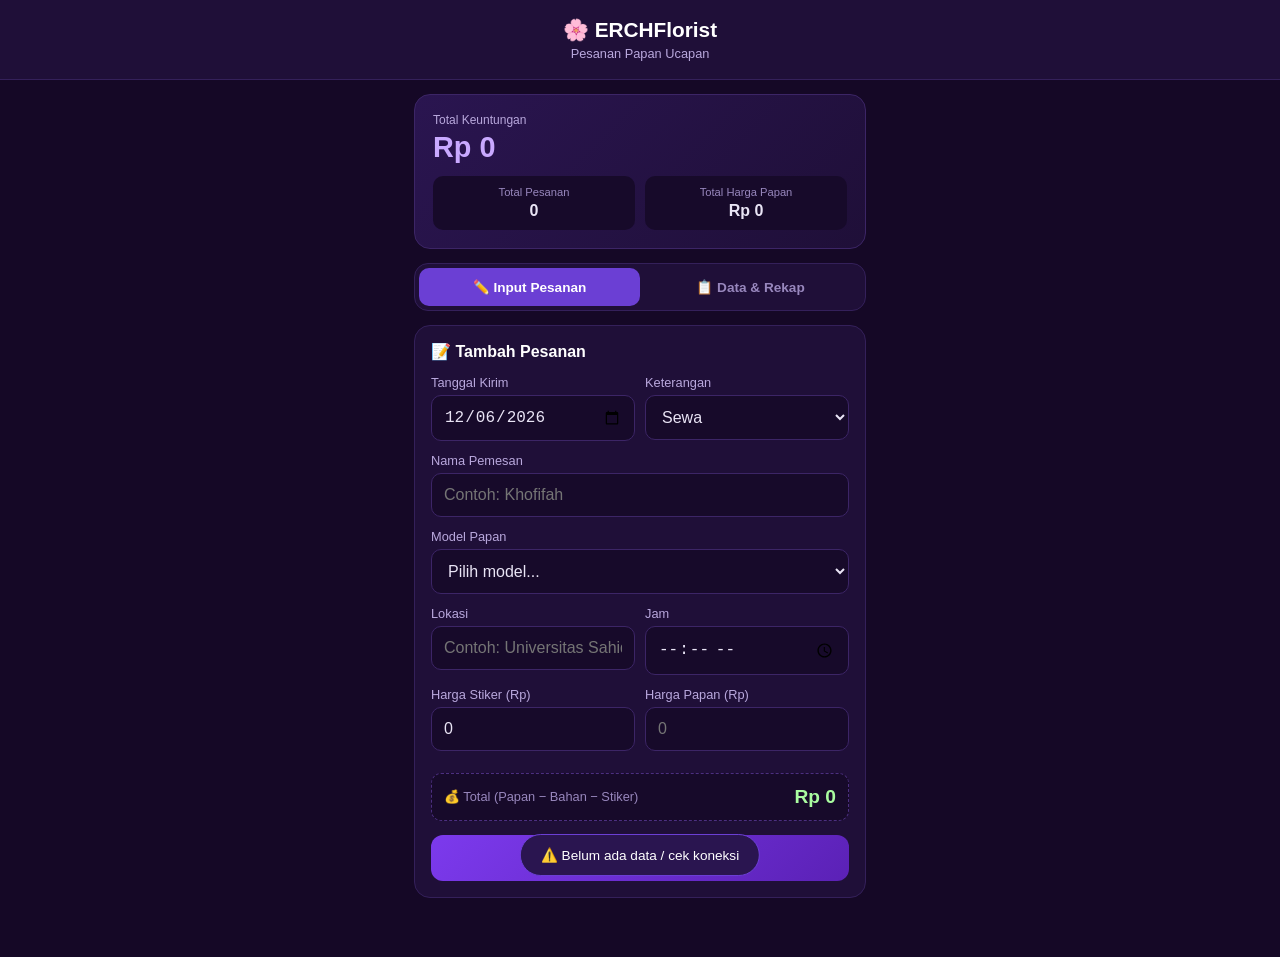
==== commit 00829102: "Add files via upload" ====
--- a/index.html
+++ b/index.html
@@ -6,249 +6,10 @@
 <meta name="apple-mobile-web-app-capable" content="yes">
 <meta name="theme-color" content="#1a0b2e">
 <title>ERCHFlorist - Pesanan Papan Ucapan</title>
-<style>
-* { margin:0; padding:0; box-sizing:border-box; -webkit-tap-highlight-color:transparent; }
+<link rel="stylesheet" href="style.css">
+</head>
+<body>
 
-body {
-    font-family: -apple-system, BlinkMacSystemFont, 'Segoe UI', Roboto, sans-serif;
-    background: #150826;
-    color: #e9e4f5;
-    min-height: 100vh;
-    padding-bottom: 30px;
-}
-
-.header {
-    background: #1f0f38;
-    padding: 18px 20px;
-    text-align: center;
-    position: sticky;
-    top: 0;
-    z-index: 100;
-    border-bottom: 1px solid #34205a;
-}
-
-.header h1 {
-    font-size: 1.3em;
-    font-weight: 700;
-    color: #fff;
-    display:flex; align-items:center; justify-content:center; gap:8px;
-}
-
-.header p {
-    font-size: 0.8em;
-    color: #b9a8dd;
-    margin-top: 4px;
-}
-
-.container { max-width: 480px; margin: 0 auto; padding: 14px; }
-
-/* Summary card */
-.summary-card {
-    background: linear-gradient(135deg, #2a1550 0%, #1f0f38 100%);
-    border: 1px solid #3c2566;
-    border-radius: 16px;
-    padding: 18px;
-    margin-bottom: 14px;
-}
-
-.summary-label { font-size: 0.75em; color: #b9a8dd; margin-bottom: 4px; }
-.summary-total { font-size: 1.8em; font-weight: 700; color: #c9a9ff; margin-bottom: 12px; }
-
-.summary-grid { display:grid; grid-template-columns: 1fr 1fr; gap: 10px; }
-.summary-item { background: #170a2a; border-radius: 10px; padding: 10px; text-align:center; }
-.summary-item .lbl { font-size: 0.7em; color: #9887bd; margin-bottom:4px;}
-.summary-item .val { font-size: 1em; font-weight:700; color:#e9e4f5; }
-
-/* Tabs */
-.tabs {
-    display: grid;
-    grid-template-columns: 1fr 1fr;
-    background: #1f0f38;
-    border-radius: 14px;
-    padding: 4px;
-    margin-bottom: 14px;
-    border: 1px solid #34205a;
-}
-
-.tab-btn {
-    padding: 11px 6px;
-    border: none;
-    background: transparent;
-    color: #9887bd;
-    font-weight: 600;
-    font-size: 0.85em;
-    border-radius: 10px;
-    cursor: pointer;
-}
-
-.tab-btn.active {
-    background: #6b3fd4;
-    color: #fff;
-}
-
-.tab-content { display:none; }
-.tab-content.active { display:block; }
-
-/* Form */
-.card {
-    background: #1f0f38;
-    border: 1px solid #34205a;
-    border-radius: 16px;
-    padding: 16px;
-    margin-bottom: 14px;
-}
-
-.card h3 {
-    font-size: 1em;
-    color: #fff;
-    margin-bottom: 14px;
-    display:flex; align-items:center; gap:8px;
-}
-
-.form-group { margin-bottom: 12px; }
-.form-group label {
-    display:block;
-    font-size: 0.8em;
-    color: #b9a8dd;
-    margin-bottom: 5px;
-}
-
-.form-group input,
-.form-group select {
-    width: 100%;
-    padding: 12px;
-    border-radius: 10px;
-    border: 1px solid #3c2566;
-    background: #170a2a;
-    color: #e9e4f5;
-    font-size: 16px;
-}
-
-.form-group input:focus,
-.form-group select:focus {
-    outline:none;
-    border-color:#8b5cf6;
-}
-
-.form-row { display:grid; grid-template-columns: 1fr 1fr; gap: 10px; }
-
-.calc-preview {
-    background: #170a2a;
-    border: 1px dashed #4c2f80;
-    border-radius: 10px;
-    padding: 12px;
-    margin: 10px 0 14px 0;
-    display:flex; justify-content:space-between; align-items:center;
-}
-
-.calc-preview .lbl { font-size:0.8em; color:#9887bd; }
-.calc-preview .amt { font-size:1.2em; font-weight:700; color:#a9fca0; }
-
-.btn {
-    width: 100%;
-    padding: 14px;
-    border:none;
-    border-radius: 12px;
-    font-weight: 700;
-    font-size: 0.95em;
-    cursor: pointer;
-    background: linear-gradient(135deg, #7c3aed 0%, #5b21b6 100%);
-    color: #fff;
-}
-
-.btn:active { transform: scale(0.98); }
-
-.btn-secondary {
-    background: #170a2a;
-    border: 1px solid #3c2566;
-    color: #c9a9ff;
-    margin-top: 8px;
-}
-
-/* Table */
-.table-wrap {
-    overflow-x: auto;
-    border-radius: 14px;
-    border: 1px solid #34205a;
-}
-
-table {
-    border-collapse: collapse;
-    width: 100%;
-    min-width: 760px;
-    font-size: 0.75em;
-}
-
-th {
-    background: #2a1550;
-    color: #d8c8ff;
-    padding: 8px 6px;
-    text-align: left;
-    white-space: nowrap;
-    position: sticky;
-    top:0;
-}
-
-td {
-    padding: 8px 6px;
-    border-top: 1px solid #2a1a45;
-    white-space: nowrap;
-    color: #e9e4f5;
-}
-
-tr:nth-child(even) td { background: #190c30; }
-
-.tfoot-row td {
-    background: #2a1550 !important;
-    font-weight: 700;
-    color: #a9fca0;
-}
-
-.badge {
-    padding: 3px 8px;
-    border-radius: 6px;
-    font-size: 0.85em;
-    font-weight:600;
-}
-.badge-sewa { background:#3c2566; color:#c9a9ff; }
-.badge-beli { background:#1f4d2e; color:#8fe0a8; }
-
-.empty {
-    text-align:center;
-    padding: 30px;
-    color:#7a6899;
-    font-size: 0.85em;
-}
-
-.toast {
-    position: fixed;
-    bottom: 24px;
-    left: 50%;
-    transform: translateX(-50%);
-    background: #2a1550;
-    border: 1px solid #6b3fd4;
-    color: #fff;
-    padding: 12px 20px;
-    border-radius: 30px;
-    font-size: 0.85em;
-    z-index: 1000;
-    opacity: 0;
-    transition: opacity .3s;
-    max-width: 90%;
-    text-align:center;
-}
-.toast.show { opacity: 1; }
-
-.config-row {
-    display:flex; align-items:center; gap:8px;
-    font-size: 0.8em; color:#9887bd;
-    margin-top: 10px;
-}
-.dot { width:8px; height:8px; border-radius:50%; background:#22c55e; }
-
-.actions-row { display:grid; grid-template-columns:1fr 1fr; gap:10px; margin-bottom:14px; }
-</style>
-</head>
 <body>
 
 <div class="toast" id="toast"></div>
@@ -294,7 +55,7 @@
                     </div>
                     <div class="form-group">
                         <label>Keterangan</label>
-                        <select id="keterangan" required>
+                        <select id="keterangan" required onchange="toggleHargaBahan()">
                             <option value="Sewa">Sewa</option>
                             <option value="Beli">Beli</option>
                         </select>
@@ -308,15 +69,17 @@
 
                 <div class="form-group">
                     <label>Model Papan</label>
-                    <select id="modelPapan" required>
+                    <select id="modelPapan" required onchange="applyModelPrice()">
                         <option value="">Pilih model...</option>
-                        <option value="Flower Box">Flower Box</option>
-                        <option value="Cermin Gelombang">Cermin Gelombang</option>
-                        <option value="Kubah">Kubah</option>
-                        <option value="Cermin Kubah">Cermin Kubah</option>
-                        <option value="Bulat Putih">Bulat Putih</option>
-                        <option value="Papan Gantung">Papan Gantung</option>
-                        <option value="Custom">Custom</option>
+                        <option value="Flower Box" data-harga="85000">Flower Box</option>
+                        <option value="Flower Box Model" data-harga="100000">Flower Box Model</option>
+                        <option value="Cermin Gelombang" data-harga="85000">Cermin Gelombang</option>
+                        <option value="Cermin Kubah" data-harga="75000">Cermin Kubah</option>
+                        <option value="Kubah" data-harga="60000">Kubah</option>
+                        <option value="Bulat Putih" data-harga="60000">Bulat Putih</option>
+                        <option value="Bulat Hitam" data-harga="60000">Bulat Hitam</option>
+                        <option value="Papan Gantung" data-harga="115000">Papan Gantung</option>
+                        <option value="Custom" data-harga="">Custom</option>
                     </select>
                 </div>
 
@@ -331,7 +94,7 @@
                     </div>
                 </div>
 
-                <div class="form-group">
+                <div class="form-group" id="hargaBahanGroup" style="display:none;">
                     <label>Harga Bahan (Rp)</label>
                     <input type="number" id="hargaBahan" placeholder="0" value="0">
                 </div>
@@ -362,6 +125,30 @@
         <div class="actions-row">
             <button class="btn btn-secondary" onclick="loadFromSheets()">🔄 Refresh</button>
             <button class="btn btn-secondary" onclick="openSpreadsheet()">📄 Spreadsheet</button>
+        </div>
+
+        <div class="form-group">
+            <label>📅 Filter Bulan</label>
+            <select id="monthFilter" onchange="renderTable()">
+                <option value="all">Semua Bulan</option>
+            </select>
+        </div>
+
+        <div class="summary-card" style="padding:14px 18px;">
+            <div class="summary-grid" style="grid-template-columns:1fr 1fr 1fr;">
+                <div class="summary-item">
+                    <div class="lbl">Pesanan</div>
+                    <div class="val" id="monthOrderCount">0</div>
+                </div>
+                <div class="summary-item">
+                    <div class="lbl">Harga Papan</div>
+                    <div class="val" id="monthPapanTotal">Rp 0</div>
+                </div>
+                <div class="summary-item">
+                    <div class="lbl">Keuntungan</div>
+                    <div class="val" id="monthProfitTotal">Rp 0</div>
+                </div>
+            </div>
         </div>
 
         <div class="card" style="padding:0; overflow:hidden;">
@@ -402,156 +189,6 @@
 
 </div>
 
-<script>
-const config = {
-    spreadsheetUrl: 'https://docs.google.com/spreadsheets/d/1wdnUtUUBzbwFL-tztvsePpmIRvPKhrspu3gr1c9iXxk/edit?gid=0#gid=0',
-    webAppUrl: 'https://script.google.com/macros/s/AKfycbwQMqNGpDrorRrLIvgBHpphJ2H9K9EmXBeHB5TwOuXNJqHxlbmk10aHtGueWAK0nT5k/exec'
-};
-
-let orders = [];
-
-function init() {
-    document.getElementById('tanggalKirim').value = new Date().toISOString().split('T')[0];
-    ['hargaBahan','hargaStiker','hargaPapan'].forEach(id => {
-        document.getElementById(id).addEventListener('input', updatePreview);
-    });
-    updatePreview();
-    loadFromSheets();
-}
-
-function showToast(msg, dur=2500) {
-    const t = document.getElementById('toast');
-    t.textContent = msg;
-    t.classList.add('show');
-    setTimeout(()=>t.classList.remove('show'), dur);
-}
-
-function openTab(name) {
-    document.querySelectorAll('.tab-content').forEach(t=>t.classList.remove('active'));
-    document.querySelectorAll('.tab-btn').forEach(b=>b.classList.remove('active'));
-    document.getElementById(name).classList.add('active');
-    event.target.classList.add('active');
-}
-
-function formatCurrency(n) {
-    return 'Rp ' + (n||0).toLocaleString('id-ID');
-}
-
-function updatePreview() {
-    const bahan = parseFloat(document.getElementById('hargaBahan').value) || 0;
-    const stiker = parseFloat(document.getElementById('hargaStiker').value) || 0;
-    const papan = parseFloat(document.getElementById('hargaPapan').value) || 0;
-    const total = papan - bahan - stiker;
-    document.getElementById('totalPreview').textContent = formatCurrency(total);
-}
-
-function openSpreadsheet() {
-    window.open(config.spreadsheetUrl, '_blank');
-}
-
-document.getElementById('orderForm').addEventListener('submit', async function(e) {
-    e.preventDefault();
-
-    const bahan = parseFloat(document.getElementById('hargaBahan').value) || 0;
-    const stiker = parseFloat(document.getElementById('hargaStiker').value) || 0;
-    const papan = parseFloat(document.getElementById('hargaPapan').value) || 0;
-    const total = papan - bahan - stiker;
-
-    const order = {
-        tanggalKirim: document.getElementById('tanggalKirim').value,
-        keterangan: document.getElementById('keterangan').value,
-        namaPemesan: document.getElementById('namaPemesan').value,
-        modelPapan: document.getElementById('modelPapan').value,
-        lokasi: document.getElementById('lokasi').value,
-        jam: document.getElementById('jam').value,
-        hargaBahan: bahan,
-        hargaStiker: stiker,
-        hargaPapan: papan,
-        total: total
-    };
-
-    showToast('💾 Menyimpan...');
-
-    try {
-        await fetch(config.webAppUrl, {
-            method: 'POST',
-            mode: 'no-cors',
-            headers: {'Content-Type':'application/json'},
-            body: JSON.stringify({ type: 'order', ...order })
-        });
-
-        orders.push(order);
-        renderTable();
-        this.reset();
-        document.getElementById('tanggalKirim').value = new Date().toISOString().split('T')[0];
-        updatePreview();
-        showToast('✅ Pesanan tersimpan!');
-    } catch(err) {
-        console.error(err);
-        showToast('❌ Gagal menyimpan, cek koneksi');
-    }
-});
-
-async function loadFromSheets() {
-    showToast('⏳ Memuat data...');
-    try {
-        const res = await fetch(config.webAppUrl + '?type=order');
-        const rows = await res.json();
-
-        orders = rows.map(r => ({
-            tanggalKirim: r[0],
-            keterangan: r[1],
-            namaPemesan: r[2],
-            modelPapan: r[3],
-            lokasi: r[4],
-            jam: r[5],
-            hargaBahan: parseFloat(r[6]) || 0,
-            hargaStiker: parseFloat(r[7]) || 0,
-            hargaPapan: parseFloat(r[8]) || 0,
-            total: parseFloat(r[9]) || 0
-        }));
-
-        renderTable();
-        showToast('✅ Data dimuat!');
-    } catch(err) {
-        console.error(err);
-        showToast('⚠️ Belum ada data / cek koneksi');
-        renderTable();
-    }
-}
-
-function renderTable() {
-    const tbody = document.getElementById('orderTableBody');
-
-    if (orders.length === 0) {
-        tbody.innerHTML = '<tr><td colspan="10" class="empty">Belum ada data pesanan</td></tr>';
-    } else {
-        tbody.innerHTML = orders.map(o => `
-            <tr>
-                <td>${o.tanggalKirim || '-'}</td>
-                <td><span class="badge ${o.keterangan==='Sewa'?'badge-sewa':'badge-beli'}">${o.keterangan||'-'}</span></td>
-                <td>${o.namaPemesan || '-'}</td>
-                <td>${o.modelPapan || '-'}</td>
-                <td>${o.lokasi || '-'}</td>
-                <td>${o.jam || '-'}</td>
-                <td>${o.hargaBahan ? formatCurrency(o.hargaBahan) : '-'}</td>
-                <td>${o.hargaStiker ? formatCurrency(o.hargaStiker) : '-'}</td>
-                <td>${o.hargaPapan ? formatCurrency(o.hargaPapan) : '-'}</td>
-                <td style="color:#a9fca0; font-weight:700;">${formatCurrency(o.total)}</td>
-            </tr>
-        `).join('');
-    }
-
-    const totalAll = orders.reduce((s,o)=>s+(o.total||0),0);
-    const totalPapan = orders.reduce((s,o)=>s+(o.hargaPapan||0),0);
-
-    document.getElementById('footTotal').textContent = formatCurrency(totalAll);
-    document.getElementById('totalProfit').textContent = formatCurrency(totalAll);
-    document.getElementById('totalOrders').textContent = orders.length;
-    document.getElementById('totalPapan').textContent = formatCurrency(totalPapan);
-}
-
-init();
-</script>
+<script src="script.js"></script>
 </body>
 </html>
--- a/style.css
+++ b/style.css
@@ -0,0 +1,240 @@
+* { margin:0; padding:0; box-sizing:border-box; -webkit-tap-highlight-color:transparent; }
+
+body {
+    font-family: -apple-system, BlinkMacSystemFont, 'Segoe UI', Roboto, sans-serif;
+    background: #150826;
+    color: #e9e4f5;
+    min-height: 100vh;
+    padding-bottom: 30px;
+}
+
+.header {
+    background: #1f0f38;
+    padding: 18px 20px;
+    text-align: center;
+    position: sticky;
+    top: 0;
+    z-index: 100;
+    border-bottom: 1px solid #34205a;
+}
+
+.header h1 {
+    font-size: 1.3em;
+    font-weight: 700;
+    color: #fff;
+    display:flex; align-items:center; justify-content:center; gap:8px;
+}
+
+.header p {
+    font-size: 0.8em;
+    color: #b9a8dd;
+    margin-top: 4px;
+}
+
+.container { max-width: 480px; margin: 0 auto; padding: 14px; }
+
+/* Summary card */
+.summary-card {
+    background: linear-gradient(135deg, #2a1550 0%, #1f0f38 100%);
+    border: 1px solid #3c2566;
+    border-radius: 16px;
+    padding: 18px;
+    margin-bottom: 14px;
+}
+
+.summary-label { font-size: 0.75em; color: #b9a8dd; margin-bottom: 4px; }
+.summary-total { font-size: 1.8em; font-weight: 700; color: #c9a9ff; margin-bottom: 12px; }
+
+.summary-grid { display:grid; grid-template-columns: 1fr 1fr; gap: 10px; }
+.summary-item { background: #170a2a; border-radius: 10px; padding: 10px; text-align:center; }
+.summary-item .lbl { font-size: 0.7em; color: #9887bd; margin-bottom:4px;}
+.summary-item .val { font-size: 1em; font-weight:700; color:#e9e4f5; }
+
+/* Tabs */
+.tabs {
+    display: grid;
+    grid-template-columns: 1fr 1fr;
+    background: #1f0f38;
+    border-radius: 14px;
+    padding: 4px;
+    margin-bottom: 14px;
+    border: 1px solid #34205a;
+}
+
+.tab-btn {
+    padding: 11px 6px;
+    border: none;
+    background: transparent;
+    color: #9887bd;
+    font-weight: 600;
+    font-size: 0.85em;
+    border-radius: 10px;
+    cursor: pointer;
+}
+
+.tab-btn.active {
+    background: #6b3fd4;
+    color: #fff;
+}
+
+.tab-content { display:none; }
+.tab-content.active { display:block; }
+
+/* Form */
+.card {
+    background: #1f0f38;
+    border: 1px solid #34205a;
+    border-radius: 16px;
+    padding: 16px;
+    margin-bottom: 14px;
+}
+
+.card h3 {
+    font-size: 1em;
+    color: #fff;
+    margin-bottom: 14px;
+    display:flex; align-items:center; gap:8px;
+}
+
+.form-group { margin-bottom: 12px; }
+.form-group label {
+    display:block;
+    font-size: 0.8em;
+    color: #b9a8dd;
+    margin-bottom: 5px;
+}
+
+.form-group input,
+.form-group select {
+    width: 100%;
+    padding: 12px;
+    border-radius: 10px;
+    border: 1px solid #3c2566;
+    background: #170a2a;
+    color: #e9e4f5;
+    font-size: 16px;
+}
+
+.form-group input:focus,
+.form-group select:focus {
+    outline:none;
+    border-color:#8b5cf6;
+}
+
+.form-row { display:grid; grid-template-columns: 1fr 1fr; gap: 10px; }
+
+.calc-preview {
+    background: #170a2a;
+    border: 1px dashed #4c2f80;
+    border-radius: 10px;
+    padding: 12px;
+    margin: 10px 0 14px 0;
+    display:flex; justify-content:space-between; align-items:center;
+}
+
+.calc-preview .lbl { font-size:0.8em; color:#9887bd; }
+.calc-preview .amt { font-size:1.2em; font-weight:700; color:#a9fca0; }
+
+.btn {
+    width: 100%;
+    padding: 14px;
+    border:none;
+    border-radius: 12px;
+    font-weight: 700;
+    font-size: 0.95em;
+    cursor: pointer;
+    background: linear-gradient(135deg, #7c3aed 0%, #5b21b6 100%);
+    color: #fff;
+}
+
+.btn:active { transform: scale(0.98); }
+
+.btn-secondary {
+    background: #170a2a;
+    border: 1px solid #3c2566;
+    color: #c9a9ff;
+    margin-top: 8px;
+}
+
+/* Table */
+.table-wrap {
+    overflow-x: auto;
+    border-radius: 14px;
+    border: 1px solid #34205a;
+}
+
+table {
+    border-collapse: collapse;
+    width: 100%;
+    min-width: 760px;
+    font-size: 0.75em;
+}
+
+th {
+    background: #2a1550;
+    color: #d8c8ff;
+    padding: 8px 6px;
+    text-align: left;
+    white-space: nowrap;
+    position: sticky;
+    top:0;
+}
+
+td {
+    padding: 8px 6px;
+    border-top: 1px solid #2a1a45;
+    white-space: nowrap;
+    color: #e9e4f5;
+}
+
+tr:nth-child(even) td { background: #190c30; }
+
+.tfoot-row td {
+    background: #2a1550 !important;
+    font-weight: 700;
+    color: #a9fca0;
+}
+
+.badge {
+    padding: 3px 8px;
+    border-radius: 6px;
+    font-size: 0.85em;
+    font-weight:600;
+}
+.badge-sewa { background:#3c2566; color:#c9a9ff; }
+.badge-beli { background:#1f4d2e; color:#8fe0a8; }
+
+.empty {
+    text-align:center;
+    padding: 30px;
+    color:#7a6899;
+    font-size: 0.85em;
+}
+
+.toast {
+    position: fixed;
+    bottom: 24px;
+    left: 50%;
+    transform: translateX(-50%);
+    background: #2a1550;
+    border: 1px solid #6b3fd4;
+    color: #fff;
+    padding: 12px 20px;
+    border-radius: 30px;
+    font-size: 0.85em;
+    z-index: 1000;
+    opacity: 0;
+    transition: opacity .3s;
+    max-width: 90%;
+    text-align:center;
+}
+.toast.show { opacity: 1; }
+
+.config-row {
+    display:flex; align-items:center; gap:8px;
+    font-size: 0.8em; color:#9887bd;
+    margin-top: 10px;
+}
+.dot { width:8px; height:8px; border-radius:50%; background:#22c55e; }
+
+.actions-row { display:grid; grid-template-columns:1fr 1fr; gap:10px; margin-bottom:14px; }
